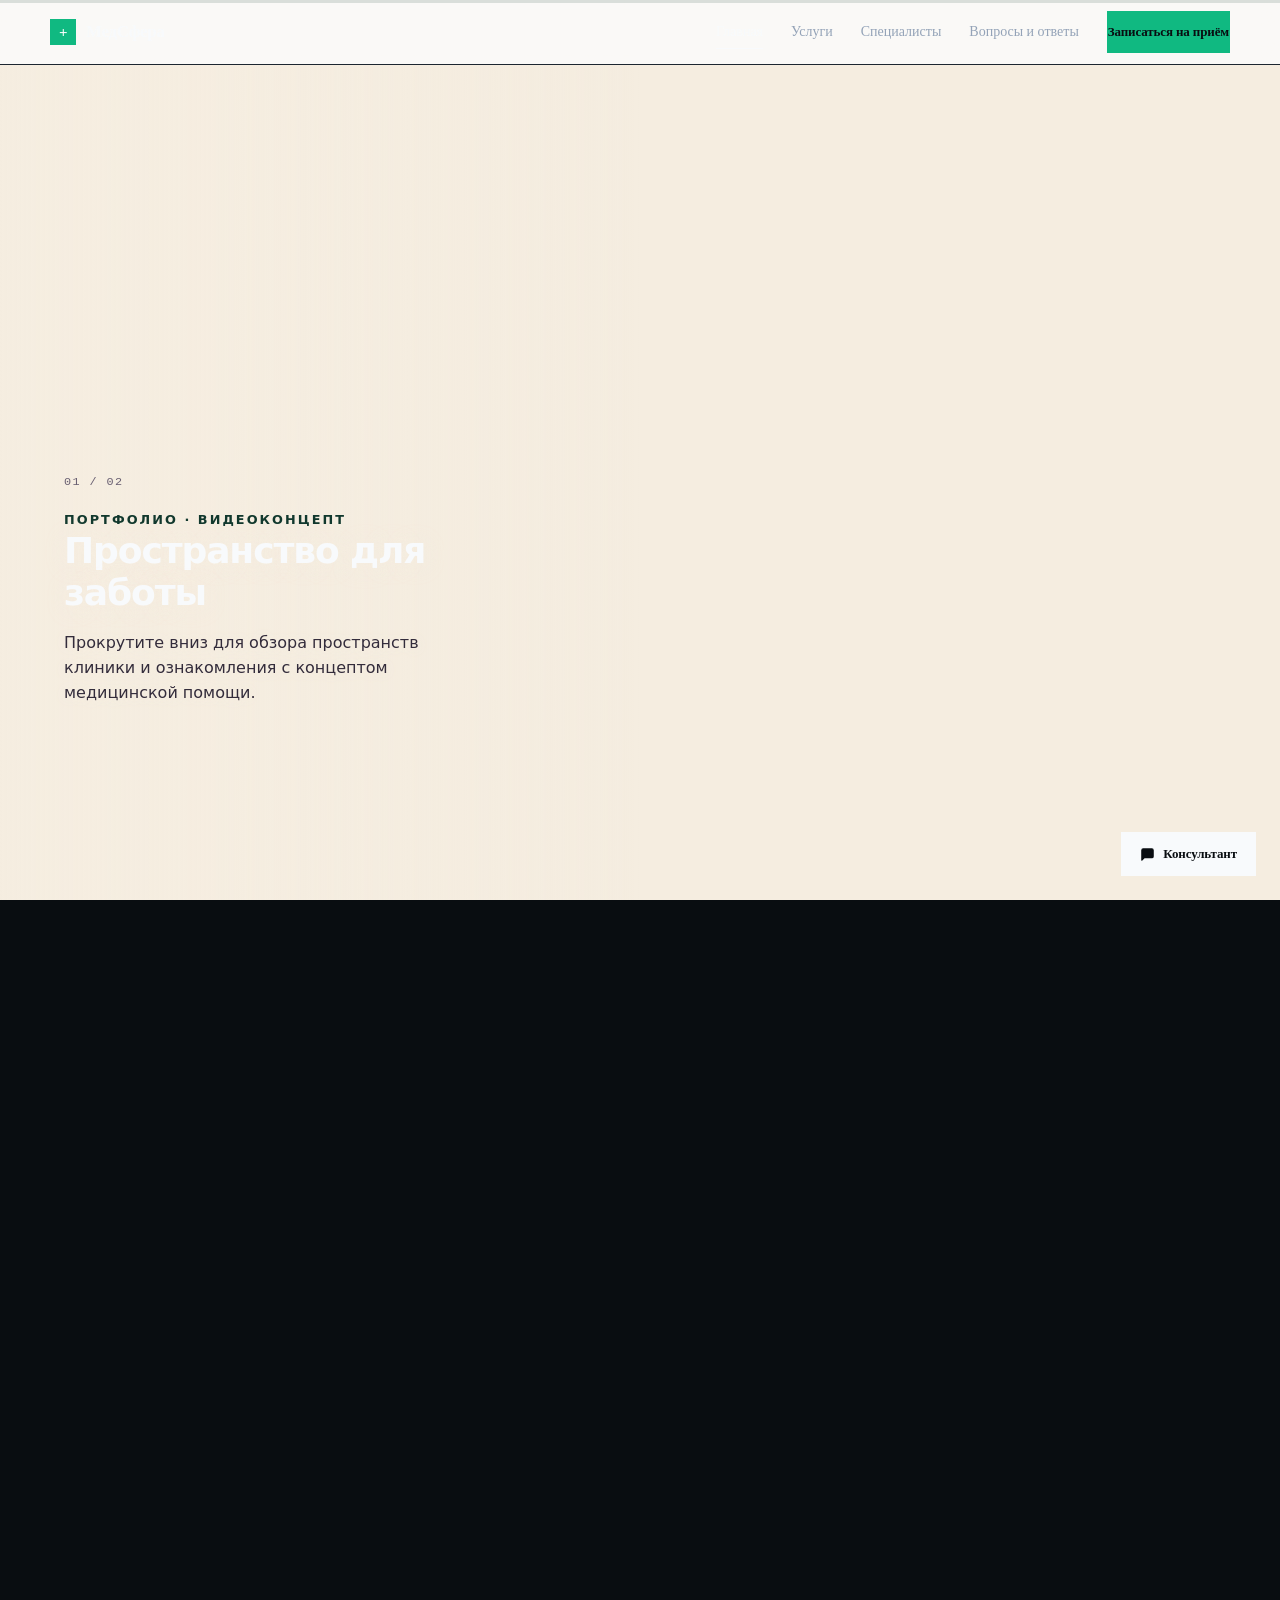
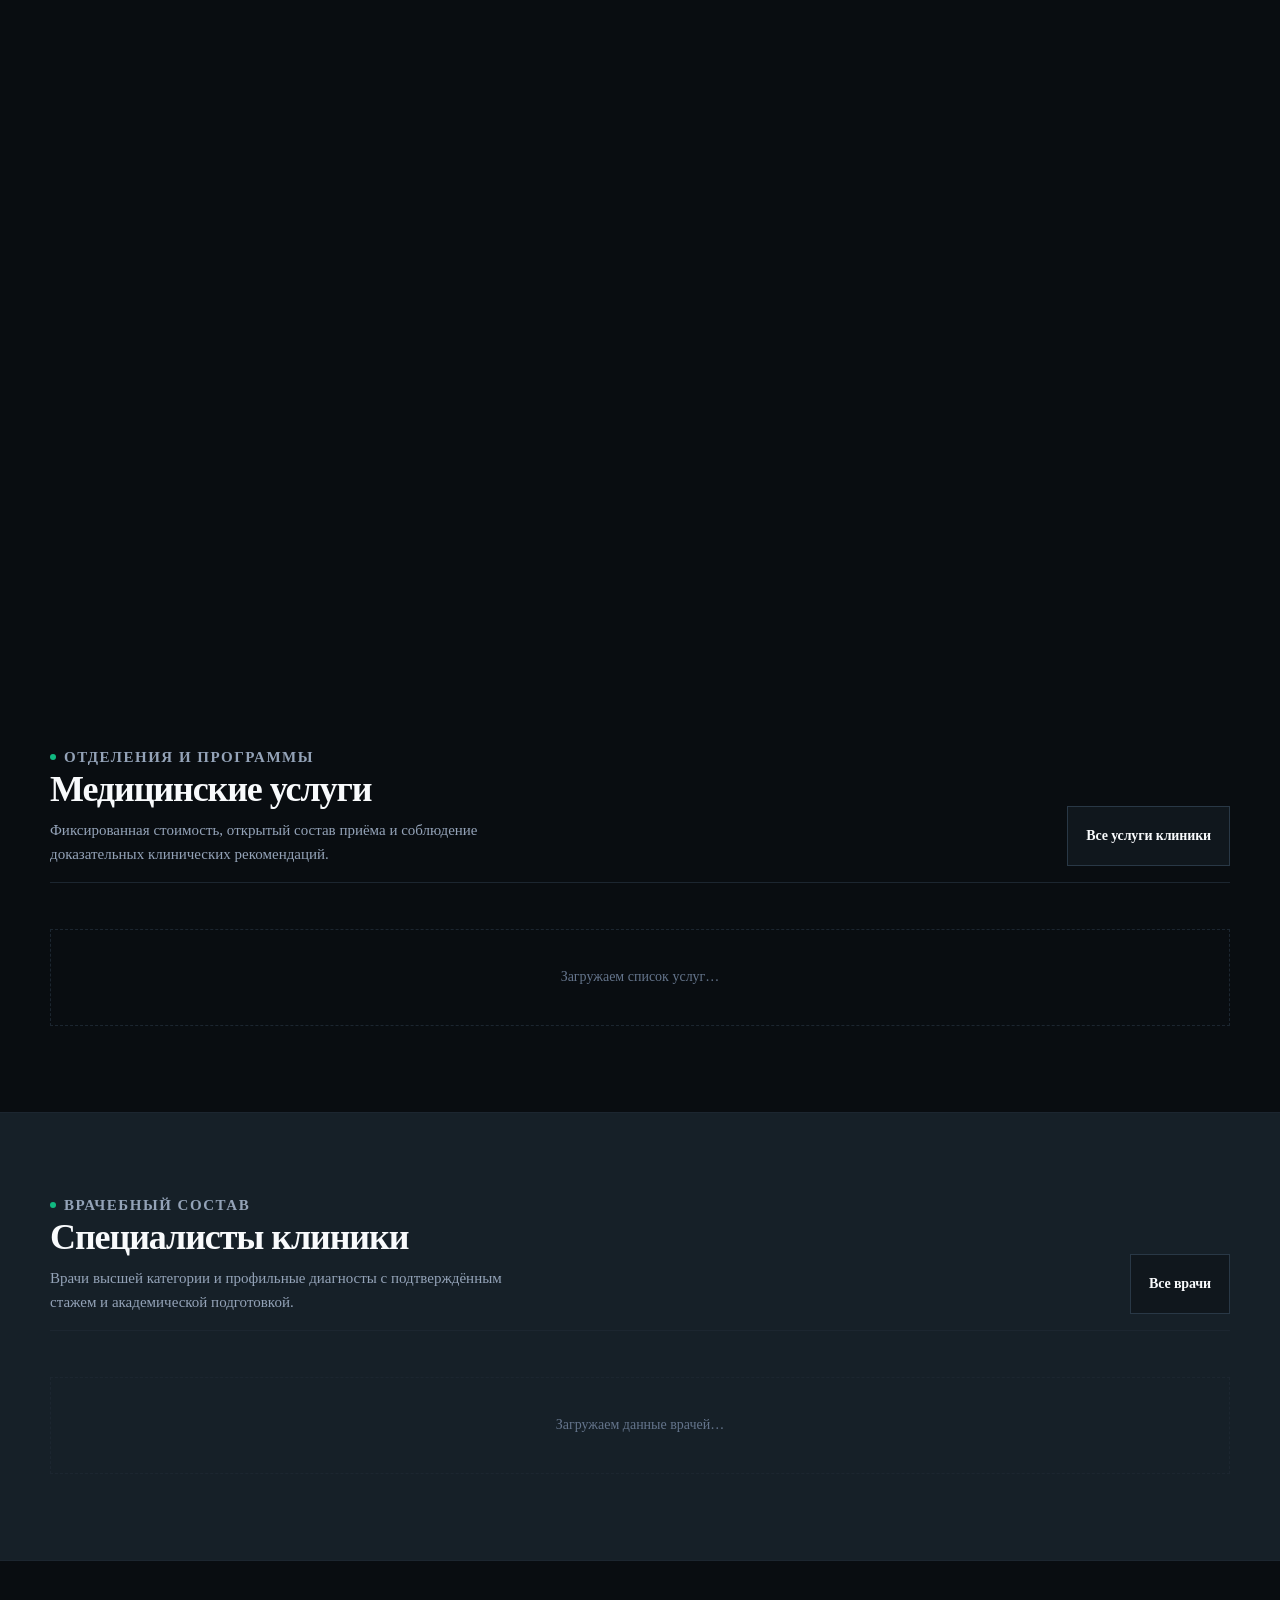
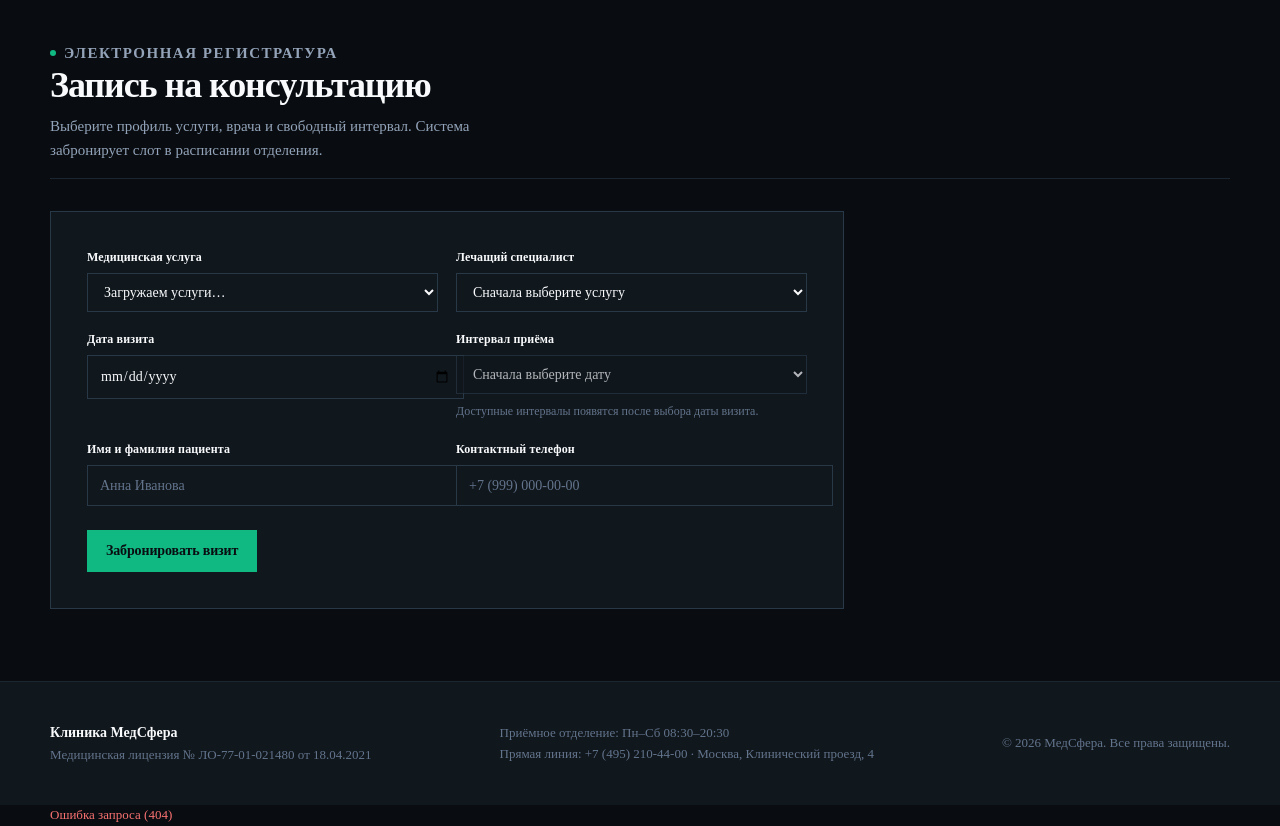
==== frontend/index.html @ bf81c2ed "feat: add two clinic videos with scroll-driven chapter transition" ====
<!doctype html>
<html lang="ru">
<head>
  <meta charset="utf-8">
  <meta name="viewport" content="width=device-width, initial-scale=1, viewport-fit=cover">
  <title>МедСфера — Клиника доказательной медицины</title>
  <meta name="description" content="Клиника доказательной медицины МедСфера. Квалифицированные врачи, прозрачные протоколы лечения и онлайн-запись.">
  <link rel="stylesheet" href="css/style.css">
  <link rel="stylesheet" href="css/world.css?v=flow2">
</head>
<body data-page="index">
  <header class="site-header">
    <div class="container header-inner">
      <a class="brand" href="index.html">
        <span class="brand-mark">+</span>
        <span>МедСфера</span>
      </a>
      <button class="menu-button" data-menu-button aria-expanded="false" aria-label="Открыть меню">
        <svg width="18" height="18" viewBox="0 0 24 24" fill="none" stroke="currentColor" stroke-width="2" stroke-linecap="round" stroke-linejoin="round" aria-hidden="true"><line x1="3" y1="12" x2="21" y2="12"></line><line x1="3" y1="6" x2="21" y2="6"></line><line x1="3" y1="18" x2="21" y2="18"></line></svg>
      </button>
      <nav class="nav" data-nav aria-label="Основная навигация">
        <a aria-current="page" href="index.html">Главная</a>
        <a href="services.html">Услуги</a>
        <a href="doctors.html">Специалисты</a>
        <a href="faq.html">Вопросы и ответы</a>
        <a class="button button-small" href="#appointment">Записаться на приём</a>
      </nav>
    </div>
  </header>

  <main>
    <section class="world-hero" aria-label="Видеообзор клиники">
      <div id="world"></div>
    </section>

    <section class="section" id="services">
      <div class="container">
        <div class="section-heading">
          <div>
            <p class="eyebrow">Отделения и программы</p>
            <h2>Медицинские услуги</h2>
            <p>Фиксированная стоимость, открытый состав приёма и соблюдение доказательных клинических рекомендаций.</p>
          </div>
          <a href="services.html" class="button button-secondary">Все услуги клиники</a>
        </div>
        <div class="grid" data-services-list aria-live="polite">
          <p class="empty-state">Загружаем список услуг…</p>
        </div>
      </div>
    </section>

    <section class="section section-soft" id="doctors">
      <div class="container">
        <div class="section-heading">
          <div>
            <p class="eyebrow">Врачебный состав</p>
            <h2>Специалисты клиники</h2>
            <p>Врачи высшей категории и профильные диагносты с подтверждённым стажем и академической подготовкой.</p>
          </div>
          <a href="doctors.html" class="button button-secondary">Все врачи</a>
        </div>
        <div class="grid" data-doctors-list aria-live="polite">
          <p class="empty-state">Загружаем данные врачей…</p>
        </div>
      </div>
    </section>

    <section class="section" id="appointment">
      <div class="container">
        <div class="section-heading">
          <div>
            <p class="eyebrow">Электронная регистратура</p>
            <h2>Запись на консультацию</h2>
            <p>Выберите профиль услуги, врача и свободный интервал. Система забронирует слот в расписании отделения.</p>
          </div>
        </div>
        <div class="form-card">
          <form data-appointment-form>
            <div class="form-grid">
              <div class="field">
                <label for="service">Медицинская услуга</label>
                <select id="service" name="service_id" required>
                  <option value="">Загружаем услуги…</option>
                </select>
              </div>
              <div class="field">
                <label for="doctor">Лечащий специалист</label>
                <select id="doctor" name="doctor_id" required>
                  <option value="">Сначала выберите услугу</option>
                </select>
              </div>
              <div class="field">
                <label for="date">Дата визита</label>
                <input id="date" name="date" type="date" required>
              </div>
              <div class="field">
                <label for="slot">Интервал приёма</label>
                <select id="slot" name="slot_start" required disabled>
                  <option value="">Сначала выберите дату</option>
                </select>
                <small data-slots-hint>Доступные интервалы появятся после выбора даты визита.</small>
              </div>
              <div class="field">
                <label for="client-name">Имя и фамилия пациента</label>
                <input id="client-name" name="client_name" autocomplete="name" placeholder="Анна Иванова" required minlength="2" maxlength="120">
              </div>
              <div class="field">
                <label for="client-phone">Контактный телефон</label>
                <input id="client-phone" name="client_phone" type="tel" autocomplete="tel" placeholder="+7 (999) 000-00-00" required pattern="\+?[0-9 ()-]{10,24}">
              </div>
            </div>
            <div class="form-actions">
              <button class="button" type="submit">Забронировать визит</button>
              <p class="form-message" data-form-message role="status"></p>
            </div>
          </form>
          <div class="success-panel" data-appointment-success hidden role="status" tabindex="-1">
            <strong>Запись успешно зарегистрирована</strong>
            <p>Данные переданы в приёмное отделение. Администратор свяжется с вами для подтверждения времени.</p>
            <small>Номер протокола бронирования: <code data-lead-id></code></small>
          </div>
        </div>
      </div>
    </section>
  </main>

  <footer class="site-footer">
    <div class="container footer-inner">
      <div>
        <strong>Клиника МедСфера</strong>
        <p>Медицинская лицензия № ЛО-77-01-021480 от 18.04.2021</p>
      </div>
      <div>
        <p>Приёмное отделение: Пн–Сб 08:30–20:30</p>
        <p>Прямая линия: +7 (495) 210-44-00 · Москва, Клинический проезд, 4</p>
      </div>
      <div>
        <p>© <span data-year></span> МедСфера. Все права защищены.</p>
      </div>
    </div>
  </footer>

  <div class="container">
    <p class="form-message is-error" data-api-error hidden role="alert"></p>
  </div>

  <script src="js/config.js"></script>
  <script src="js/api.js"></script>
  <script src="js/scrub-engine.js"></script>
  <script src="js/world-init.js?v=flow2"></script>
  <script src="js/app.js"></script>
  <script src="js/assistant.js"></script>
</body>
</html>
---- frontend/css/style.css ----
/* ═══════════════════════════════════════════════════════════════════════
   МедСфера · Clinical Minimalist Design System
   Haute Couture & Anti-AI Architectural Discipline
   ═══════════════════════════════════════════════════════════════════════ */

:root {
  /* Surfaces & Canvas (Dark Obsidian & Clinical Precision) */
  --bg-page: #090d11;
  --bg-surface: #10171d;
  --bg-subtle: #162028;
  --bg-muted: #1c2732;

  /* Typography & Ink */
  --ink-primary: #f8fafc;
  --ink-secondary: #94a3b8;
  --ink-tertiary: #64748b;
  --ink-inverse: #090d11;

  /* Brand / Clinical Accent (Surgical Mint & Emerald) */
  --accent: #10b981;
  --accent-hover: #059669;
  --accent-subtle: rgba(16, 185, 129, 0.12);
  --accent-line: rgba(16, 185, 129, 0.35);

  /* Structural Hairlines */
  --line: #1c2630;
  --line-strong: #293846;

  /* Functional & Status */
  --danger: #f87171;
  --danger-subtle: rgba(239, 68, 68, 0.12);
  --danger-line: rgba(239, 68, 68, 0.35);
  --success: #34d399;
  --success-subtle: rgba(52, 211, 153, 0.12);
  --success-line: rgba(52, 211, 153, 0.35);

  /* scroll-world Theme Override */
  --sw-bg: #090d11;
  --sw-ink: #f8fafc;
  --sw-ink-soft: #94a3b8;
  --sw-accent: #10b981;
  --sw-font-display: -apple-system, BlinkMacSystemFont, 'Segoe UI', Roboto, sans-serif;
  --sw-font-body: -apple-system, BlinkMacSystemFont, 'Segoe UI', Roboto, sans-serif;
}

/* scroll-world integration */
.sw-topbar {
  top: 64px !important;
}
.world-hero {
  position: relative;
  width: 100%;
}

  /* Radii (Disciplined, architectural — no bubbly AI slop) */
  --radius-xs: 2px;
  --radius-sm: 4px;
  --radius-md: 6px;
  --radius-pill: 999px;

  /* Restrained, Layered Elevation */
  --shadow-sm: 0 1px 2px rgba(18, 21, 23, 0.04);
  --shadow-md: 0 4px 16px rgba(18, 21, 23, 0.06);
  --shadow-pop: 0 16px 36px rgba(18, 21, 23, 0.12);

  /* Typography metrics */
  --font-sans: -apple-system, BlinkMacSystemFont, "Segoe UI", Roboto, "Helvetica Neue", Arial, sans-serif;
  --font-mono: ui-monospace, "SF Mono", Menlo, Consolas, monospace;
}

/* ── Reset & Foundation ────────────────────────────────────────── */
*, *::before, *::after {
  box-sizing: border-box;
}

html {
  scroll-behavior: smooth;
  -webkit-font-smoothing: antialiased;
  -moz-osx-font-smoothing: grayscale;
}

body {
  margin: 0;
  color: var(--ink-primary);
  background-color: var(--bg-page);
  font-family: var(--font-sans);
  font-size: 15px;
  line-height: 1.6;
  font-feature-settings: "tnum" 1, "cv02" 1;
}

a {
  color: inherit;
  text-decoration: none;
  transition: color 0.15s ease, border-color 0.15s ease;
}

button, input, select, textarea {
  font: inherit;
  color: inherit;
}

button, .button {
  cursor: pointer;
  user-select: none;
}

:focus-visible {
  outline: 2px solid var(--accent);
  outline-offset: 2px;
}

/* ── Layout Containers ─────────────────────────────────────────── */
.container {
  width: min(1180px, calc(100% - 48px));
  margin: 0 auto;
}

/* ── Header & Navigation ───────────────────────────────────────── */
.site-header {
  position: sticky;
  top: 0;
  z-index: 40;
  background: rgba(250, 250, 248, 0.94);
  backdrop-filter: blur(12px);
  -webkit-backdrop-filter: blur(12px);
  border-bottom: 1px solid var(--line);
}

.header-inner {
  min-height: 64px;
  display: flex;
  align-items: center;
  justify-content: space-between;
  gap: 24px;
}

.brand {
  display: inline-flex;
  align-items: center;
  gap: 10px;
  font-weight: 700;
  font-size: 17px;
  letter-spacing: -0.02em;
  color: var(--ink-primary);
}

.brand-mark {
  width: 26px;
  height: 26px;
  display: grid;
  place-items: center;
  background: var(--accent);
  color: #ffffff;
  border-radius: var(--radius-xs);
  font-size: 15px;
  font-weight: 600;
  line-height: 1;
}

.nav {
  display: flex;
  align-items: center;
  gap: 28px;
  font-size: 14px;
  font-weight: 500;
  color: var(--ink-secondary);
}

.nav a {
  position: relative;
  padding: 4px 0;
}

.nav a:hover,
.nav a[aria-current="page"] {
  color: var(--ink-primary);
}

.nav a[aria-current="page"]::after {
  content: "";
  position: absolute;
  bottom: -2px;
  left: 0;
  right: 0;
  height: 1.5px;
  background: var(--ink-primary);
}

.menu-button {
  display: none;
  padding: 6px;
  border: 1px solid var(--line);
  background: transparent;
  color: var(--ink-primary);
  border-radius: var(--radius-xs);
  font-size: 16px;
  line-height: 1;
}

/* ── Typography & Headings ─────────────────────────────────────── */
h1, h2, h3, h4 {
  margin: 0;
  color: var(--ink-primary);
  letter-spacing: -0.03em;
  line-height: 1.15;
  font-weight: 700;
}

h1 {
  font-size: clamp(34px, 4.5vw, 56px);
  line-height: 1.08;
  max-width: 22ch;
}

h2 {
  font-size: clamp(24px, 3vw, 36px);
  line-height: 1.15;
}

h3 {
  font-size: 18px;
  line-height: 1.25;
}

.eyebrow {
  display: inline-flex;
  align-items: center;
  gap: 8px;
  margin: 0 0 12px;
  font-family: var(--font-mono);
  font-size: 11px;
  font-weight: 600;
  letter-spacing: 0.1em;
  text-transform: uppercase;
  color: var(--ink-secondary);
}

.eyebrow::before {
  content: "";
  display: inline-block;
  width: 6px;
  height: 6px;
  background: var(--accent);
  border-radius: 50%;
}

/* ── Buttons (Precision, high-contrast, no pill-shaped jelly) ──── */
.button {
  display: inline-flex;
  align-items: center;
  justify-content: center;
  gap: 8px;
  min-height: 42px;
  padding: 8px 18px;
  border: 1px solid var(--accent);
  border-radius: var(--radius-sm);
  background: var(--accent);
  color: var(--ink-inverse);
  font-size: 14px;
  font-weight: 600;
  letter-spacing: -0.01em;
  transition: background 0.15s ease, border-color 0.15s ease, transform 0.1s ease;
  box-shadow: var(--shadow-sm);
}

.button:hover {
  background: var(--accent-hover);
  border-color: var(--accent-hover);
}

.button:active {
  transform: translateY(1px);
}

.button-secondary {
  background: var(--bg-surface);
  color: var(--ink-primary);
  border-color: var(--line-strong);
  box-shadow: none;
}

.button-secondary:hover {
  background: var(--bg-subtle);
  border-color: var(--ink-primary);
  color: var(--ink-primary);
}

.button-ghost {
  background: transparent;
  color: var(--ink-secondary);
  border-color: transparent;
  box-shadow: none;
}

.button-ghost:hover {
  background: var(--bg-subtle);
  color: var(--ink-primary);
}

.button-danger {
  background: var(--danger-subtle);
  color: var(--danger);
  border-color: var(--danger-line);
  box-shadow: none;
}

.button-danger:hover {
  background: var(--danger);
  color: #ffffff;
  border-color: var(--danger);
}

.button-small {
  min-height: 32px;
  padding: 4px 12px;
  font-size: 13px;
  border-radius: var(--radius-xs);
}

/* ── Hero Section (Asymmetric Architectural Split) ─────────────── */
.hero {
  padding: 80px 0 72px;
  background: var(--bg-page);
  border-bottom: 1px solid var(--line);
}

.hero-grid {
  display: grid;
  grid-template-columns: 1.15fr 0.85fr;
  align-items: start;
  gap: 56px;
}

.hero-copy > p:not(.eyebrow) {
  max-width: 520px;
  margin: 20px 0 32px;
  font-size: 18px;
  line-height: 1.55;
  color: var(--ink-secondary);
}

.hero-actions {
  display: flex;
  align-items: center;
  gap: 14px;
}

.hero-art {
  display: flex;
  flex-direction: column;
}

.hero-card {
  border: 1px solid var(--line-strong);
  border-radius: var(--radius-sm);
  background: var(--bg-surface);
  padding: 28px;
  box-shadow: var(--shadow-sm);
}

.desk-header {
  display: flex;
  align-items: center;
  justify-content: space-between;
  border-bottom: 1px solid var(--line);
  padding-bottom: 14px;
  margin-bottom: 18px;
}

.desk-badge {
  display: inline-flex;
  align-items: center;
  gap: 6px;
  font-family: var(--font-mono);
  font-size: 11px;
  font-weight: 600;
  text-transform: uppercase;
  letter-spacing: 0.06em;
  color: var(--success);
}

.desk-badge::before {
  content: "";
  width: 6px;
  height: 6px;
  border-radius: 50%;
  background: var(--success);
}

.desk-schedule {
  font-family: var(--font-mono);
  font-size: 12px;
  color: var(--ink-tertiary);
}

.desk-title {
  margin: 0 0 8px;
  font-size: 19px;
  font-weight: 700;
  letter-spacing: -0.02em;
}

.desk-lead {
  margin: 0 0 20px;
  font-size: 14px;
  color: var(--ink-secondary);
  line-height: 1.5;
}

.desk-metrics {
  display: grid;
  grid-template-columns: repeat(2, 1fr);
  gap: 12px;
  padding-top: 16px;
  border-top: 1px solid var(--line);
}

.metric-item {
  display: flex;
  flex-direction: column;
}

.metric-item strong {
  font-size: 18px;
  font-weight: 700;
  color: var(--ink-primary);
  font-feature-settings: "tnum" 1;
}

.metric-item span {
  font-size: 12px;
  color: var(--ink-tertiary);
}

/* ── Content Sections & Swiss Grid ─────────────────────────────── */
.section {
  padding: 72px 0;
}

.section-soft {
  background: var(--bg-subtle);
  border-top: 1px solid var(--line);
  border-bottom: 1px solid var(--line);
}

.section-heading {
  display: flex;
  align-items: flex-end;
  justify-content: space-between;
  gap: 24px;
  margin-bottom: 32px;
  padding-bottom: 16px;
  border-bottom: 1px solid var(--line);
}

.section-heading p {
  margin: 8px 0 0;
  color: var(--ink-secondary);
  font-size: 15px;
  max-width: 500px;
}

.grid {
  display: grid;
  grid-template-columns: repeat(3, 1fr);
  gap: 16px;
}

/* ── Cards (Hairline precision, crisp typography) ──────────────── */
.card {
  border: 1px solid var(--line);
  border-radius: var(--radius-sm);
  background: var(--bg-surface);
  padding: 24px;
  transition: border-color 0.15s ease, box-shadow 0.15s ease;
  display: flex;
  flex-direction: column;
}

.card:hover {
  border-color: var(--line-strong);
  box-shadow: var(--shadow-sm);
}

.service-card {
  min-height: 200px;
}

.service-card h3 {
  margin-bottom: 8px;
  font-size: 17px;
}

.service-card p {
  margin: 0 0 20px;
  font-size: 14px;
  color: var(--ink-secondary);
  line-height: 1.5;
}

.card-meta {
  margin-top: auto;
  padding-top: 14px;
  border-top: 1px solid var(--line);
  display: flex;
  align-items: baseline;
  justify-content: space-between;
  font-family: var(--font-mono);
  font-size: 13px;
  font-weight: 600;
  color: var(--ink-primary);
}

.doctor-card {
  display: flex;
  flex-direction: row;
  gap: 18px;
  align-items: flex-start;
}

.doctor-photo {
  flex: 0 0 60px;
  width: 60px;
  height: 60px;
  border-radius: var(--radius-xs);
  background: var(--bg-subtle);
  border: 1px solid var(--line);
  display: grid;
  place-items: center;
  font-family: var(--font-mono);
  font-size: 13px;
  font-weight: 700;
  color: var(--ink-secondary);
  overflow: hidden;
}

.doctor-photo img {
  width: 100%;
  height: 100%;
  object-fit: cover;
}

.doctor-card h3 {
  font-size: 16px;
  margin-bottom: 4px;
}

.doctor-card .eyebrow {
  margin: 0 0 6px;
  font-size: 10px;
  color: var(--accent);
}

.doctor-card .eyebrow::before {
  display: none;
}

.doctor-card p {
  margin: 0;
  font-size: 13px;
  color: var(--ink-secondary);
  line-height: 1.45;
}

/* ── Form Card (Clinical Intake Form) ──────────────────────────── */
.form-card {
  max-width: 720px;
  padding: 36px;
  border: 1px solid var(--line-strong);
  border-radius: var(--radius-sm);
  background: var(--bg-surface);
  box-shadow: var(--shadow-sm);
}

.form-grid {
  display: grid;
  grid-template-columns: repeat(2, 1fr);
  gap: 18px;
}

.field {
  display: flex;
  flex-direction: column;
  gap: 6px;
}

.field-full {
  grid-column: 1 / -1;
}

label {
  font-size: 12px;
  font-weight: 600;
  letter-spacing: 0.01em;
  color: var(--ink-primary);
}

input, select, textarea {
  width: 100%;
  padding: 10px 12px;
  border: 1px solid var(--line-strong);
  border-radius: var(--radius-xs);
  background: var(--bg-surface);
  color: var(--ink-primary);
  font-size: 14px;
  line-height: 1.4;
  transition: border-color 0.15s ease, box-shadow 0.15s ease;
}

input:hover, select:hover, textarea:hover {
  border-color: var(--ink-secondary);
}

input:focus, select:focus, textarea:focus {
  border-color: var(--accent);
  outline: 2px solid var(--accent);
  outline-offset: -1px;
}

input::placeholder, textarea::placeholder {
  color: var(--ink-tertiary);
}

textarea {
  min-height: 90px;
  resize: vertical;
}

small[data-slots-hint] {
  font-size: 12px;
  color: var(--ink-tertiary);
  margin-top: 2px;
}

.form-actions {
  display: flex;
  align-items: center;
  gap: 16px;
  margin-top: 24px;
}

.form-message {
  margin: 0;
  font-size: 13px;
  color: var(--ink-secondary);
}

.form-message.is-error {
  color: var(--danger);
  font-weight: 500;
}

.success-panel {
  padding: 24px;
  border: 1px solid var(--success-line);
  border-radius: var(--radius-xs);
  background: var(--success-subtle);
  color: var(--success);
}

.success-panel strong {
  display: block;
  font-size: 16px;
  margin-bottom: 6px;
}

.success-panel p {
  margin: 0 0 10px;
  font-size: 14px;
}

.success-panel code {
  font-family: var(--font-mono);
  font-size: 12px;
  background: rgba(27, 94, 61, 0.1);
  padding: 2px 6px;
  border-radius: var(--radius-xs);
}

/* ── FAQ (Swiss Accordion) ─────────────────────────────────────── */
.faq-list {
  max-width: 780px;
  margin: 0 auto;
  border-top: 1px solid var(--line);
}

.faq-item {
  border-bottom: 1px solid var(--line);
  padding: 18px 0;
}

.faq-item summary {
  cursor: pointer;
  list-style: none;
  font-size: 17px;
  font-weight: 600;
  letter-spacing: -0.01em;
  color: var(--ink-primary);
  display: flex;
  justify-content: space-between;
  align-items: center;
  gap: 16px;
}

.faq-item summary::-webkit-details-marker {
  display: none;
}

.faq-item summary::after {
  content: "+";
  font-family: var(--font-mono);
  font-size: 18px;
  font-weight: 400;
  color: var(--ink-tertiary);
  transition: transform 0.15s ease;
}

.faq-item[open] summary::after {
  content: "−";
  color: var(--ink-primary);
}

.faq-item p {
  margin: 14px 0 0;
  font-size: 15px;
  line-height: 1.55;
  color: var(--ink-secondary);
  max-width: 68ch;
}

/* ── Page Intros ───────────────────────────────────────────────── */
.page-intro {
  padding: 64px 0 48px;
  background: var(--bg-page);
  border-bottom: 1px solid var(--line);
}

.page-intro p:not(.eyebrow) {
  margin: 14px 0 0;
  font-size: 17px;
  color: var(--ink-secondary);
  max-width: 580px;
}

/* ── Footer ────────────────────────────────────────────────────── */
.site-footer {
  padding: 40px 0;
  border-top: 1px solid var(--line);
  background: var(--bg-surface);
  color: var(--ink-tertiary);
  font-size: 13px;
}

.footer-inner {
  display: flex;
  align-items: center;
  justify-content: space-between;
  gap: 20px;
}

.footer-inner strong {
  color: var(--ink-primary);
  font-size: 14px;
}

.footer-inner p {
  margin: 0;
}

/* ── Empty & Loading States ────────────────────────────────────── */
.empty-state {
  grid-column: 1 / -1;
  padding: 36px 20px;
  border: 1px dashed var(--line);
  border-radius: var(--radius-xs);
  color: var(--ink-tertiary);
  text-align: center;
  font-size: 14px;
}

.is-loading {
  opacity: 0.6;
  pointer-events: none;
}

/* ── Admin Workspace ───────────────────────────────────────────── */
.admin-shell {
  padding: 40px 0 80px;
}

.admin-header {
  display: flex;
  justify-content: space-between;
  align-items: flex-end;
  padding-bottom: 18px;
  border-bottom: 1px solid var(--line);
  margin-bottom: 32px;
}

.admin-section {
  margin-top: 36px;
}

.admin-section h2 {
  font-size: 22px;
  margin-bottom: 16px;
}

.admin-forms {
  display: grid;
  grid-template-columns: repeat(3, 1fr);
  gap: 16px;
}

.admin-form {
  padding: 20px;
}

.admin-form h3 {
  margin-bottom: 14px;
  font-size: 16px;
}

.admin-form .field {
  margin-bottom: 12px;
}

.checkbox {
  display: inline-flex;
  align-items: center;
  gap: 8px;
  margin: 10px 0;
  font-size: 13px;
  cursor: pointer;
}

.checkbox input {
  width: auto;
  margin: 0;
}

.table-wrap {
  overflow-x: auto;
  border: 1px solid var(--line);
  border-radius: var(--radius-xs);
  background: var(--bg-surface);
}

table {
  width: 100%;
  border-collapse: collapse;
  min-width: 680px;
}

th, td {
  padding: 10px 14px;
  border-bottom: 1px solid var(--line);
  text-align: left;
  vertical-align: middle;
  font-size: 13px;
}

th {
  font-family: var(--font-mono);
  color: var(--ink-tertiary);
  background: var(--bg-subtle);
  font-size: 11px;
  text-transform: uppercase;
  letter-spacing: 0.08em;
  font-weight: 600;
}

tr:last-child td {
  border-bottom: 0;
}

.table-actions {
  display: flex;
  gap: 6px;
}

.compact-select {
  width: auto;
  min-width: 120px;
  padding: 4px 8px;
  font-size: 12px;
}

[hidden] {
  display: none !important;
}

/* ── AI Clinical Assistant (Haute Minimalist Widget) ────────────── */
.ai-chat {
  position: fixed;
  right: 24px;
  bottom: 24px;
  z-index: 60;
  display: flex;
  flex-direction: column;
  align-items: flex-end;
  gap: 10px;
}

.ai-chat__fab {
  min-height: 44px;
  padding: 10px 18px;
  border: 1px solid var(--ink-primary);
  border-radius: var(--radius-pill);
  background: var(--ink-primary);
  color: var(--ink-inverse);
  font-size: 13px;
  font-weight: 600;
  letter-spacing: -0.01em;
  box-shadow: var(--shadow-md);
  display: inline-flex;
  align-items: center;
  gap: 8px;
  transition: background 0.15s ease, transform 0.15s ease;
}

.ai-chat__fab:hover {
  background: #000000;
  transform: translateY(-1px);
}

.ai-chat__fab.is-open {
  background: var(--ink-secondary);
  border-color: var(--ink-secondary);
}

.ai-chat__fab svg {
  width: 15px;
  height: 15px;
  fill: currentColor;
}

.ai-chat__panel {
  width: min(380px, calc(100vw - 36px));
  max-height: min(540px, 75vh);
  display: flex;
  flex-direction: column;
  border: 1px solid var(--line-strong);
  border-radius: var(--radius-sm);
  background: var(--bg-surface);
  box-shadow: var(--shadow-pop);
  overflow: hidden;
}

.ai-chat__header {
  display: flex;
  align-items: center;
  justify-content: space-between;
  padding: 14px 16px;
  background: var(--bg-surface);
  border-bottom: 1px solid var(--line);
}

.ai-chat__header-info {
  display: flex;
  flex-direction: column;
  gap: 2px;
}

.ai-chat__header-info strong {
  font-size: 14px;
  font-weight: 700;
  color: var(--ink-primary);
  letter-spacing: -0.01em;
}

.ai-chat__hint {
  font-family: var(--font-mono);
  font-size: 11px;
  color: var(--success);
  display: inline-flex;
  align-items: center;
  gap: 5px;
}

.ai-chat__hint::before {
  content: "";
  width: 5px;
  height: 5px;
  border-radius: 50%;
  background: var(--success);
}

.ai-chat__close {
  width: 28px;
  height: 28px;
  border: 1px solid var(--line);
  background: transparent;
  color: var(--ink-secondary);
  border-radius: var(--radius-xs);
  display: grid;
  place-items: center;
  font-size: 16px;
  line-height: 1;
  transition: color 0.15s ease, border-color 0.15s ease;
}

.ai-chat__close:hover {
  color: var(--ink-primary);
  border-color: var(--ink-primary);
}

.ai-chat__log {
  flex: 1;
  overflow-y: auto;
  padding: 16px;
  display: flex;
  flex-direction: column;
  gap: 10px;
  background: var(--bg-page);
}

.ai-chat__msg {
  max-width: 86%;
  padding: 10px 14px;
  border-radius: var(--radius-xs);
  font-size: 13.5px;
  line-height: 1.5;
  white-space: pre-wrap;
  word-wrap: break-word;
}

.ai-chat__msg--user {
  align-self: flex-end;
  color: var(--ink-inverse);
  background: var(--ink-primary);
}

.ai-chat__msg--assistant {
  align-self: flex-start;
  color: var(--ink-primary);
  background: var(--bg-surface);
  border: 1px solid var(--line);
}

.ai-chat__status {
  margin: 0;
  padding: 6px 16px;
  color: var(--ink-tertiary);
  font-family: var(--font-mono);
  font-size: 11px;
  background: var(--bg-page);
}

.ai-chat__form {
  display: flex;
  gap: 8px;
  padding: 12px 14px;
  border-top: 1px solid var(--line);
  background: var(--bg-surface);
}

.ai-chat__input {
  flex: 1;
  min-width: 0;
  padding: 8px 10px;
  border: 1px solid var(--line);
  border-radius: var(--radius-xs);
  font-size: 13px;
}

.ai-chat__input:focus {
  border-color: var(--accent);
  outline: none;
}

.ai-chat__send {
  width: 36px;
  height: 36px;
  border: 1px solid var(--accent);
  border-radius: var(--radius-xs);
  color: var(--ink-inverse);
  background: var(--accent);
  display: grid;
  place-items: center;
  transition: background 0.15s ease;
}

.ai-chat__send:hover {
  background: var(--accent-hover);
}

.ai-chat__send:disabled {
  opacity: 0.4;
  cursor: not-allowed;
}

/* ── Responsive Adaptations ────────────────────────────────────── */
@media (max-width: 860px) {
  .hero-grid {
    grid-template-columns: 1fr;
    gap: 36px;
  }
  .grid, .admin-forms {
    grid-template-columns: 1fr;
  }
  .section-heading {
    flex-direction: column;
    align-items: flex-start;
    gap: 12px;
  }
  .menu-button {
    display: block;
  }
  .nav {
    display: none;
    position: absolute;
    top: 64px;
    left: 0;
    right: 0;
    flex-direction: column;
    align-items: flex-start;
    gap: 0;
    padding: 12px 24px 20px;
    background: var(--bg-surface);
    border-bottom: 1px solid var(--line);
    box-shadow: var(--shadow-md);
  }
  .nav.is-open {
    display: flex;
  }
  .nav a {
    padding: 10px 0;
    width: 100%;
    border-bottom: 1px solid var(--line);
  }
  .nav a:last-child {
    border-bottom: none;
    margin-top: 10px;
  }
}

@media (max-width: 520px) {
  .form-grid {
    grid-template-columns: 1fr;
  }
  .field-full {
    grid-column: auto;
  }
  .form-card {
    padding: 24px 18px;
  }
  .footer-inner {
    flex-direction: column;
    align-items: flex-start;
  }
}
---- frontend/css/world.css ----
/* ═══════════════════════════════════════════════════════════════════════
   scroll-world · Haute Couture Clinical Engine Overrides
   Dark Obsidian & Surgical Emerald Architecture
   ═══════════════════════════════════════════════════════════════════════ */

/* Integration with Site Header */
.world-hero {
  position: relative;
  width: 100%;
}

/* UI Cleanup: Hide particles, route navigation, topbar, and hints */
.sw-particles,
.sw-route,
.sw-topbar,
.sw-hint,
.sw-topbar__hint {
  display: none !important;
}

/* ── Desktop Scoped Portrait Media & Left Copy ( > 860px ) ──────────── */
@media (min-width: 861px) {
  .sw-scene__video,
  .sw-scene__still {
    left: 50% !important;
    right: 0 !important;
    width: 50% !important;
    height: 100% !important;
    object-fit: contain !important;
    object-position: center !important;
  }

  .sw-copylayer::before {
    width: 50% !important;
  }
}

/* ── Flow Transition Overlay ────────────────────────────────────────── */
.flow-overlay {
  position: fixed;
  inset: 0;
  z-index: 40;
  pointer-events: none;
  background: #090d11;
  color: #ffffff;
  display: flex;
  align-items: center;
  justify-content: center;
  text-align: center;
  padding: 24px;
  box-sizing: border-box;
  opacity: 0;
  visibility: hidden;
}

.flow-overlay__heading {
  font-family: var(--sw-font-display, ui-rounded, "SF Pro Rounded", "Segoe UI", system-ui, sans-serif);
  font-size: clamp(1.8rem, 4vw, 3.2rem);
  font-weight: 700;
  line-height: 1.15;
  max-width: 700px;
  margin: 0;
  color: #ffffff;
}

/* ── Mobile Haute Couture (< 860px) ─────────────────────────────────── */
@media (max-width: 860px) {
  .sw-topbar {
    display: none !important;
  }
  
  .sw-copylayer::before {
    display: none !important;
  }

  .sw-copy {
    left: 16px !important;
    right: 16px !important;
    bottom: calc(18px + env(safe-area-inset-bottom)) !important;
    width: auto !important;
    max-width: none !important;
    background: rgba(16, 23, 29, 0.94) !important;
    backdrop-filter: blur(20px) !important;
    -webkit-backdrop-filter: blur(20px) !important;
    border: 1px solid rgba(255, 255, 255, 0.12) !important;
    border-radius: 18px !important;
    padding: 16px 18px !important;
    box-shadow: 0 16px 40px rgba(0, 0, 0, 0.75) !important;
  }

  .sw-copy__num {
    font-size: 0.7rem !important;
    color: var(--accent) !important;
  }

  .sw-copy__eyebrow {
    margin-top: 6px !important;
    font-size: 0.68rem !important;
    letter-spacing: 0.12em !important;
    color: var(--accent) !important;
  }

  .sw-copy__title {
    font-size: 1.28rem !important;
    line-height: 1.25 !important;
    margin: 4px 0 0 !important;
    color: #f8fafc !important;
  }

  .sw-copy__body {
    font-size: 0.86rem !important;
    line-height: 1.45 !important;
    margin-top: 6px !important;
    color: #94a3b8 !important;
  }

  .sw-copy__tags {
    margin-top: 10px !important;
    gap: 6px !important;
  }

  .sw-copy__tags li {
    font-size: 0.72rem !important;
    padding: 3px 10px !important;
    border-radius: 999px !important;
    background: rgba(16, 185, 129, 0.12) !important;
    color: #34d399 !important;
    border: 1px solid rgba(16, 185, 129, 0.3) !important;
  }

  .sw-copy__cta {
    margin-top: 14px !important;
    gap: 8px !important;
  }

  .sw-btn {
    padding: 10px 18px !important;
    font-size: 0.85rem !important;
  }

  .sw-route {
    right: 8px !important;
    top: 50% !important;
    transform: translateY(-50%) !important;
    gap: 10px !important;
  }
}
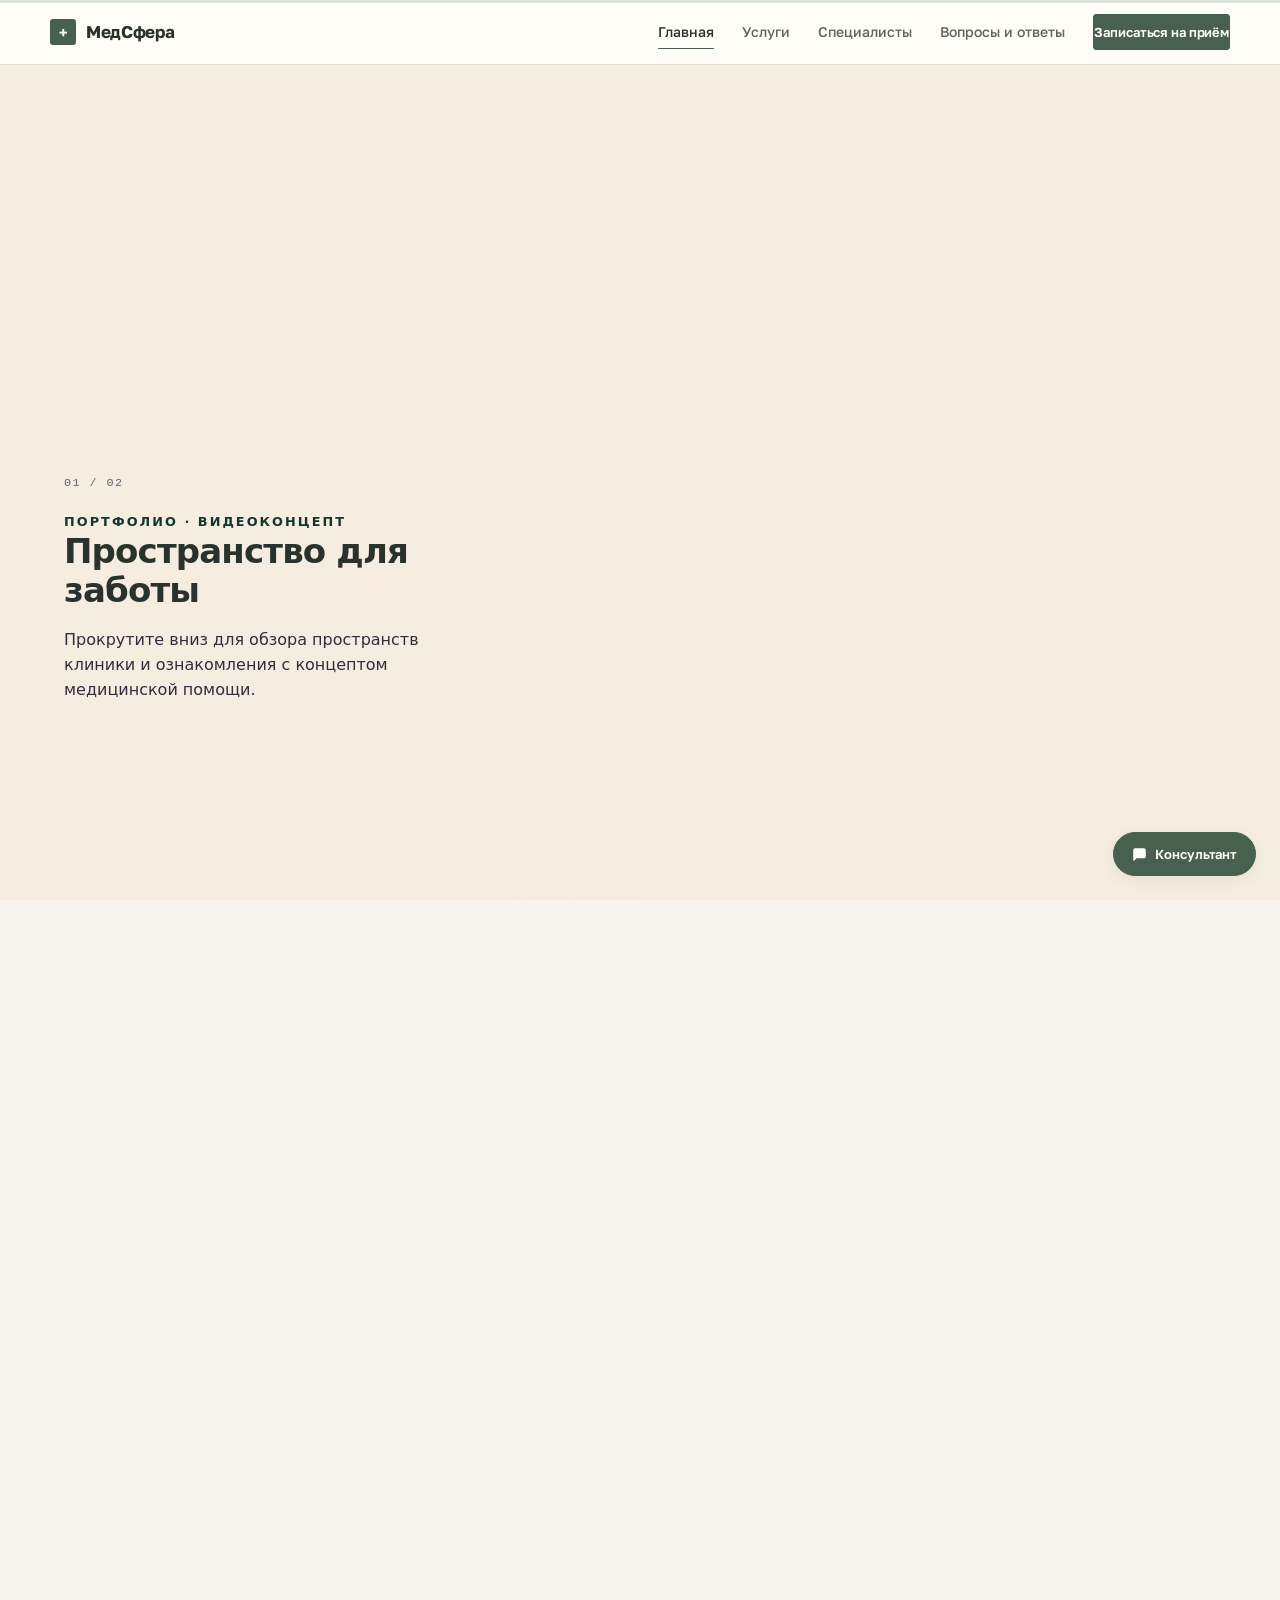
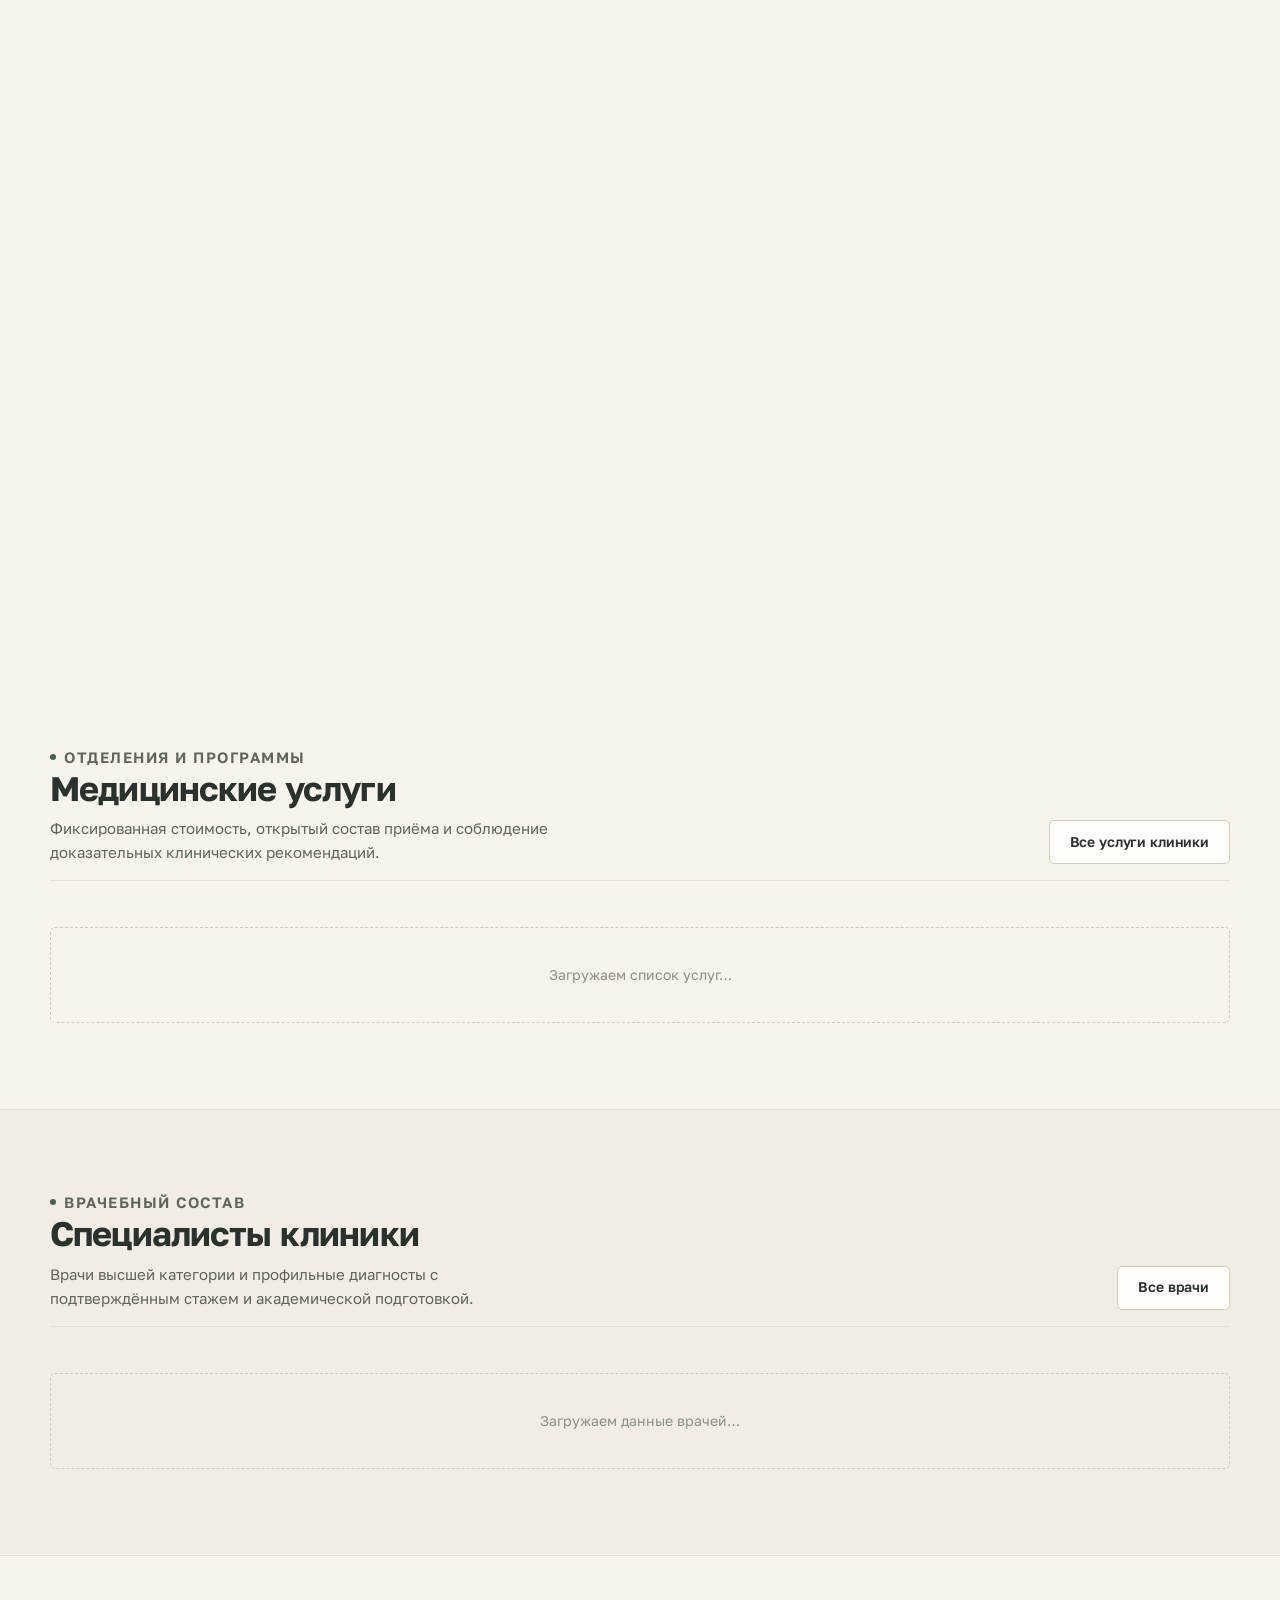
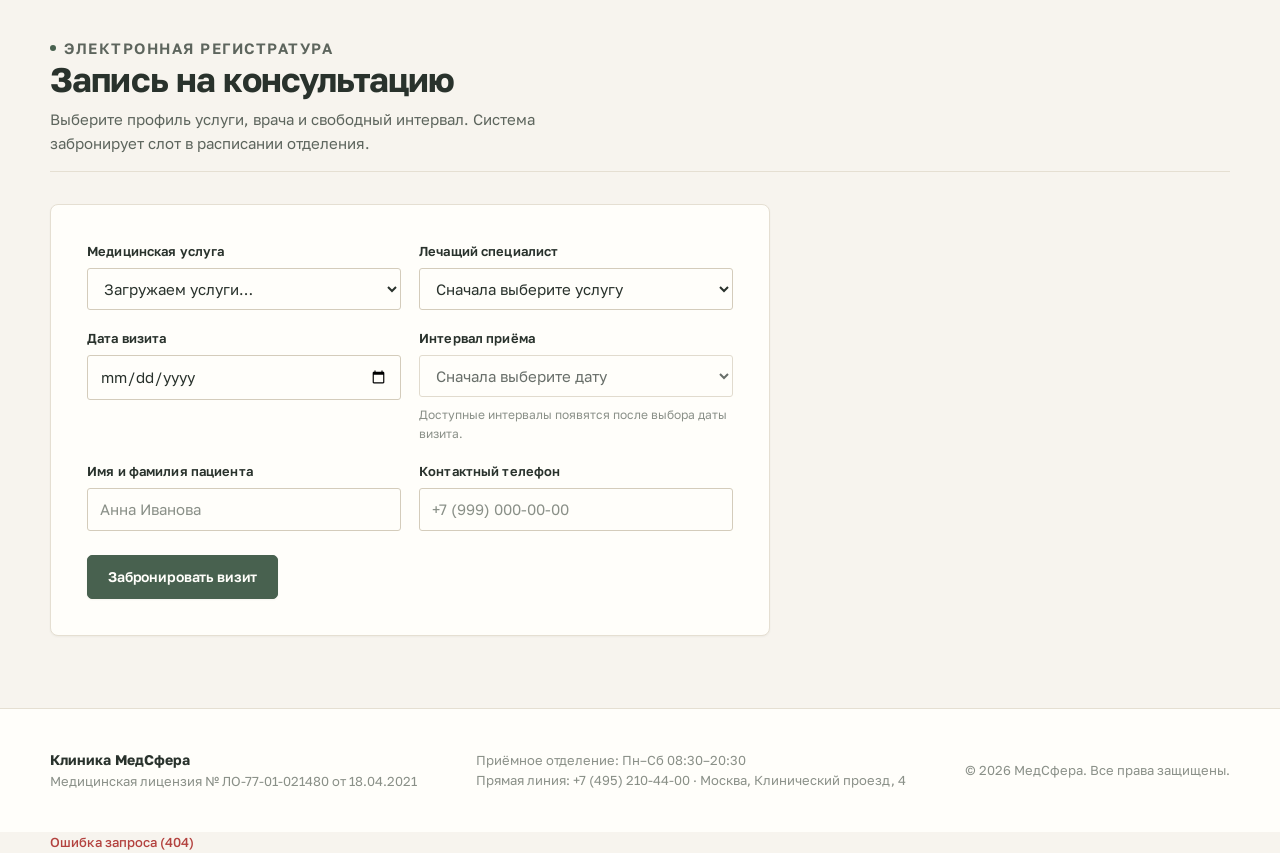
==== commit 58d2372f: "feat: warm light editorial redesign with self-hosted Golos Text across all pages" ====
--- a/frontend/index.html
+++ b/frontend/index.html
@@ -5,7 +5,8 @@
   <meta name="viewport" content="width=device-width, initial-scale=1, viewport-fit=cover">
   <title>МедСфера — Клиника доказательной медицины</title>
   <meta name="description" content="Клиника доказательной медицины МедСфера. Квалифицированные врачи, прозрачные протоколы лечения и онлайн-запись.">
-  <link rel="stylesheet" href="css/style.css">
+  <link rel="stylesheet" href="css/fonts.css?v=light1">
+  <link rel="stylesheet" href="css/style.css?v=light1">
   <link rel="stylesheet" href="css/world.css?v=flow2">
 </head>
 <body data-page="index">
--- a/frontend/css/fonts.css
+++ b/frontend/css/fonts.css
@@ -0,0 +1,42 @@
+@font-face {
+  font-family: 'Golos Text';
+  font-style: normal;
+  font-weight: 400;
+  font-display: swap;
+  src: url(../assets/fonts/golos-text-0.ttf) format('truetype');
+}
+@font-face {
+  font-family: 'Golos Text';
+  font-style: normal;
+  font-weight: 500;
+  font-display: swap;
+  src: url(../assets/fonts/golos-text-1.ttf) format('truetype');
+}
+@font-face {
+  font-family: 'Golos Text';
+  font-style: normal;
+  font-weight: 600;
+  font-display: swap;
+  src: url(../assets/fonts/golos-text-2.ttf) format('truetype');
+}
+@font-face {
+  font-family: 'Golos Text';
+  font-style: normal;
+  font-weight: 700;
+  font-display: swap;
+  src: url(../assets/fonts/golos-text-3.ttf) format('truetype');
+}
+@font-face {
+  font-family: 'Golos Text';
+  font-style: normal;
+  font-weight: 800;
+  font-display: swap;
+  src: url(../assets/fonts/golos-text-4.ttf) format('truetype');
+}
+@font-face {
+  font-family: 'Golos Text';
+  font-style: normal;
+  font-weight: 900;
+  font-display: swap;
+  src: url(../assets/fonts/golos-text-5.ttf) format('truetype');
+}
--- a/frontend/css/style.css
+++ b/frontend/css/style.css
@@ -1,71 +1,61 @@
 /* ═══════════════════════════════════════════════════════════════════════
-   МедСфера · Clinical Minimalist Design System
-   Haute Couture & Anti-AI Architectural Discipline
+   МедСфера · Warm Editorial Light Design System
+   Palette derived from the clinic video assets (warm ivory, oak, sage)
    ═══════════════════════════════════════════════════════════════════════ */
 
 :root {
-  /* Surfaces & Canvas (Dark Obsidian & Clinical Precision) */
-  --bg-page: #090d11;
-  --bg-surface: #10171d;
-  --bg-subtle: #162028;
-  --bg-muted: #1c2732;
+  /* Surfaces & Canvas */
+  --bg-page: #f7f4ee;
+  --bg-surface: #fffefa;
+  --bg-subtle: #f1ede4;
+  --bg-muted: #e9e4d8;
 
   /* Typography & Ink */
-  --ink-primary: #f8fafc;
-  --ink-secondary: #94a3b8;
-  --ink-tertiary: #64748b;
-  --ink-inverse: #090d11;
-
-  /* Brand / Clinical Accent (Surgical Mint & Emerald) */
-  --accent: #10b981;
-  --accent-hover: #059669;
-  --accent-subtle: rgba(16, 185, 129, 0.12);
-  --accent-line: rgba(16, 185, 129, 0.35);
+  --ink-primary: #29322c;
+  --ink-secondary: #5d655d;
+  --ink-tertiary: #8a9088;
+  --ink-inverse: #fffefa;
+
+  /* Brand / Clinical Accent (Sage) */
+  --accent: #48614f;
+  --accent-hover: #3a4e3f;
+  --accent-subtle: rgba(72, 97, 79, 0.08);
+  --accent-line: rgba(72, 97, 79, 0.3);
 
   /* Structural Hairlines */
-  --line: #1c2630;
-  --line-strong: #293846;
+  --line: #e5dfd2;
+  --line-strong: #d4ccbb;
 
   /* Functional & Status */
-  --danger: #f87171;
-  --danger-subtle: rgba(239, 68, 68, 0.12);
-  --danger-line: rgba(239, 68, 68, 0.35);
-  --success: #34d399;
-  --success-subtle: rgba(52, 211, 153, 0.12);
-  --success-line: rgba(52, 211, 153, 0.35);
-
-  /* scroll-world Theme Override */
-  --sw-bg: #090d11;
-  --sw-ink: #f8fafc;
-  --sw-ink-soft: #94a3b8;
-  --sw-accent: #10b981;
-  --sw-font-display: -apple-system, BlinkMacSystemFont, 'Segoe UI', Roboto, sans-serif;
-  --sw-font-body: -apple-system, BlinkMacSystemFont, 'Segoe UI', Roboto, sans-serif;
-}
-
-/* scroll-world integration */
-.sw-topbar {
-  top: 64px !important;
-}
-.world-hero {
-  position: relative;
-  width: 100%;
-}
-
-  /* Radii (Disciplined, architectural — no bubbly AI slop) */
-  --radius-xs: 2px;
-  --radius-sm: 4px;
-  --radius-md: 6px;
+  --danger: #b3423f;
+  --danger-subtle: rgba(179, 66, 63, 0.08);
+  --danger-line: rgba(179, 66, 63, 0.3);
+  --success: #3d6b4f;
+  --success-subtle: rgba(61, 107, 79, 0.1);
+  --success-line: rgba(61, 107, 79, 0.3);
+
+  /* Radii */
+  --radius-xs: 3px;
+  --radius-sm: 5px;
+  --radius-md: 8px;
   --radius-pill: 999px;
 
-  /* Restrained, Layered Elevation */
-  --shadow-sm: 0 1px 2px rgba(18, 21, 23, 0.04);
-  --shadow-md: 0 4px 16px rgba(18, 21, 23, 0.06);
-  --shadow-pop: 0 16px 36px rgba(18, 21, 23, 0.12);
-
-  /* Typography metrics */
-  --font-sans: -apple-system, BlinkMacSystemFont, "Segoe UI", Roboto, "Helvetica Neue", Arial, sans-serif;
-  --font-mono: ui-monospace, "SF Mono", Menlo, Consolas, monospace;
+  /* Elevation */
+  --shadow-sm: 0 1px 2px rgba(60, 52, 38, 0.05);
+  --shadow-md: 0 4px 16px rgba(60, 52, 38, 0.07);
+  --shadow-pop: 0 16px 36px rgba(60, 52, 38, 0.14);
+
+  /* Typography */
+  --font-sans: 'Golos Text', -apple-system, BlinkMacSystemFont, 'Segoe UI', Roboto, sans-serif;
+  --font-mono: ui-monospace, 'SF Mono', Menlo, Consolas, monospace;
+
+  /* scroll-world theme override */
+  --sw-bg: #f7f4ee;
+  --sw-ink: #29322c;
+  --sw-ink-soft: #5d655d;
+  --sw-accent: #48614f;
+  --sw-font-display: 'Golos Text', -apple-system, BlinkMacSystemFont, sans-serif;
+  --sw-font-body: 'Golos Text', -apple-system, BlinkMacSystemFont, sans-serif;
 }
 
 /* ── Reset & Foundation ────────────────────────────────────────── */
@@ -84,9 +74,8 @@
   color: var(--ink-primary);
   background-color: var(--bg-page);
   font-family: var(--font-sans);
-  font-size: 15px;
+  font-size: 16px;
   line-height: 1.6;
-  font-feature-settings: "tnum" 1, "cv02" 1;
 }
 
 a {
@@ -121,7 +110,7 @@
   position: sticky;
   top: 0;
   z-index: 40;
-  background: rgba(250, 250, 248, 0.94);
+  background: rgba(255, 254, 250, 0.92);
   backdrop-filter: blur(12px);
   -webkit-backdrop-filter: blur(12px);
   border-bottom: 1px solid var(--line);
@@ -151,7 +140,7 @@
   display: grid;
   place-items: center;
   background: var(--accent);
-  color: #ffffff;
+  color: var(--ink-inverse);
   border-radius: var(--radius-xs);
   font-size: 15px;
   font-weight: 600;
@@ -184,7 +173,7 @@
   left: 0;
   right: 0;
   height: 1.5px;
-  background: var(--ink-primary);
+  background: var(--accent);
 }
 
 .menu-button {
@@ -202,19 +191,19 @@
 h1, h2, h3, h4 {
   margin: 0;
   color: var(--ink-primary);
-  letter-spacing: -0.03em;
+  letter-spacing: -0.025em;
   line-height: 1.15;
   font-weight: 700;
 }
 
 h1 {
-  font-size: clamp(34px, 4.5vw, 56px);
+  font-size: clamp(34px, 4.5vw, 54px);
   line-height: 1.08;
   max-width: 22ch;
 }
 
 h2 {
-  font-size: clamp(24px, 3vw, 36px);
+  font-size: clamp(24px, 3vw, 34px);
   line-height: 1.15;
 }
 
@@ -228,12 +217,11 @@
   align-items: center;
   gap: 8px;
   margin: 0 0 12px;
-  font-family: var(--font-mono);
   font-size: 11px;
   font-weight: 600;
   letter-spacing: 0.1em;
   text-transform: uppercase;
-  color: var(--ink-secondary);
+  color: var(--accent);
 }
 
 .eyebrow::before {
@@ -245,14 +233,14 @@
   border-radius: 50%;
 }
 
-/* ── Buttons (Precision, high-contrast, no pill-shaped jelly) ──── */
+/* ── Buttons ───────────────────────────────────────────────────── */
 .button {
   display: inline-flex;
   align-items: center;
   justify-content: center;
   gap: 8px;
-  min-height: 42px;
-  padding: 8px 18px;
+  min-height: 44px;
+  padding: 8px 20px;
   border: 1px solid var(--accent);
   border-radius: var(--radius-sm);
   background: var(--accent);
@@ -282,7 +270,7 @@
 
 .button-secondary:hover {
   background: var(--bg-subtle);
-  border-color: var(--ink-primary);
+  border-color: var(--accent);
   color: var(--ink-primary);
 }
 
@@ -312,128 +300,13 @@
 }
 
 .button-small {
-  min-height: 32px;
-  padding: 4px 12px;
+  min-height: 36px;
+  padding: 4px 14px;
   font-size: 13px;
   border-radius: var(--radius-xs);
 }
 
-/* ── Hero Section (Asymmetric Architectural Split) ─────────────── */
-.hero {
-  padding: 80px 0 72px;
-  background: var(--bg-page);
-  border-bottom: 1px solid var(--line);
-}
-
-.hero-grid {
-  display: grid;
-  grid-template-columns: 1.15fr 0.85fr;
-  align-items: start;
-  gap: 56px;
-}
-
-.hero-copy > p:not(.eyebrow) {
-  max-width: 520px;
-  margin: 20px 0 32px;
-  font-size: 18px;
-  line-height: 1.55;
-  color: var(--ink-secondary);
-}
-
-.hero-actions {
-  display: flex;
-  align-items: center;
-  gap: 14px;
-}
-
-.hero-art {
-  display: flex;
-  flex-direction: column;
-}
-
-.hero-card {
-  border: 1px solid var(--line-strong);
-  border-radius: var(--radius-sm);
-  background: var(--bg-surface);
-  padding: 28px;
-  box-shadow: var(--shadow-sm);
-}
-
-.desk-header {
-  display: flex;
-  align-items: center;
-  justify-content: space-between;
-  border-bottom: 1px solid var(--line);
-  padding-bottom: 14px;
-  margin-bottom: 18px;
-}
-
-.desk-badge {
-  display: inline-flex;
-  align-items: center;
-  gap: 6px;
-  font-family: var(--font-mono);
-  font-size: 11px;
-  font-weight: 600;
-  text-transform: uppercase;
-  letter-spacing: 0.06em;
-  color: var(--success);
-}
-
-.desk-badge::before {
-  content: "";
-  width: 6px;
-  height: 6px;
-  border-radius: 50%;
-  background: var(--success);
-}
-
-.desk-schedule {
-  font-family: var(--font-mono);
-  font-size: 12px;
-  color: var(--ink-tertiary);
-}
-
-.desk-title {
-  margin: 0 0 8px;
-  font-size: 19px;
-  font-weight: 700;
-  letter-spacing: -0.02em;
-}
-
-.desk-lead {
-  margin: 0 0 20px;
-  font-size: 14px;
-  color: var(--ink-secondary);
-  line-height: 1.5;
-}
-
-.desk-metrics {
-  display: grid;
-  grid-template-columns: repeat(2, 1fr);
-  gap: 12px;
-  padding-top: 16px;
-  border-top: 1px solid var(--line);
-}
-
-.metric-item {
-  display: flex;
-  flex-direction: column;
-}
-
-.metric-item strong {
-  font-size: 18px;
-  font-weight: 700;
-  color: var(--ink-primary);
-  font-feature-settings: "tnum" 1;
-}
-
-.metric-item span {
-  font-size: 12px;
-  color: var(--ink-tertiary);
-}
-
-/* ── Content Sections & Swiss Grid ─────────────────────────────── */
+/* ── Content Sections ──────────────────────────────────────────── */
 .section {
   padding: 72px 0;
 }
@@ -467,10 +340,10 @@
   gap: 16px;
 }
 
-/* ── Cards (Hairline precision, crisp typography) ──────────────── */
+/* ── Cards ─────────────────────────────────────────────────────── */
 .card {
   border: 1px solid var(--line);
-  border-radius: var(--radius-sm);
+  border-radius: var(--radius-md);
   background: var(--bg-surface);
   padding: 24px;
   transition: border-color 0.15s ease, box-shadow 0.15s ease;
@@ -480,7 +353,7 @@
 
 .card:hover {
   border-color: var(--line-strong);
-  box-shadow: var(--shadow-sm);
+  box-shadow: var(--shadow-md);
 }
 
 .service-card {
@@ -506,10 +379,9 @@
   display: flex;
   align-items: baseline;
   justify-content: space-between;
-  font-family: var(--font-mono);
-  font-size: 13px;
+  font-size: 14px;
   font-weight: 600;
-  color: var(--ink-primary);
+  color: var(--accent);
 }
 
 .doctor-card {
@@ -523,12 +395,11 @@
   flex: 0 0 60px;
   width: 60px;
   height: 60px;
-  border-radius: var(--radius-xs);
+  border-radius: var(--radius-sm);
   background: var(--bg-subtle);
   border: 1px solid var(--line);
   display: grid;
   place-items: center;
-  font-family: var(--font-mono);
   font-size: 13px;
   font-weight: 700;
   color: var(--ink-secondary);
@@ -549,7 +420,6 @@
 .doctor-card .eyebrow {
   margin: 0 0 6px;
   font-size: 10px;
-  color: var(--accent);
 }
 
 .doctor-card .eyebrow::before {
@@ -563,12 +433,12 @@
   line-height: 1.45;
 }
 
-/* ── Form Card (Clinical Intake Form) ──────────────────────────── */
+/* ── Form Card ─────────────────────────────────────────────────── */
 .form-card {
   max-width: 720px;
   padding: 36px;
-  border: 1px solid var(--line-strong);
-  border-radius: var(--radius-sm);
+  border: 1px solid var(--line);
+  border-radius: var(--radius-md);
   background: var(--bg-surface);
   box-shadow: var(--shadow-sm);
 }
@@ -590,7 +460,7 @@
 }
 
 label {
-  font-size: 12px;
+  font-size: 13px;
   font-weight: 600;
   letter-spacing: 0.01em;
   color: var(--ink-primary);
@@ -603,13 +473,13 @@
   border-radius: var(--radius-xs);
   background: var(--bg-surface);
   color: var(--ink-primary);
-  font-size: 14px;
+  font-size: 15px;
   line-height: 1.4;
   transition: border-color 0.15s ease, box-shadow 0.15s ease;
 }
 
 input:hover, select:hover, textarea:hover {
-  border-color: var(--ink-secondary);
+  border-color: var(--ink-tertiary);
 }
 
 input:focus, select:focus, textarea:focus {
@@ -654,7 +524,7 @@
 .success-panel {
   padding: 24px;
   border: 1px solid var(--success-line);
-  border-radius: var(--radius-xs);
+  border-radius: var(--radius-sm);
   background: var(--success-subtle);
   color: var(--success);
 }
@@ -673,12 +543,12 @@
 .success-panel code {
   font-family: var(--font-mono);
   font-size: 12px;
-  background: rgba(27, 94, 61, 0.1);
+  background: rgba(61, 107, 79, 0.1);
   padding: 2px 6px;
   border-radius: var(--radius-xs);
 }
 
-/* ── FAQ (Swiss Accordion) ─────────────────────────────────────── */
+/* ── FAQ ───────────────────────────────────────────────────────── */
 .faq-list {
   max-width: 780px;
   margin: 0 auto;
@@ -709,8 +579,7 @@
 
 .faq-item summary::after {
   content: "+";
-  font-family: var(--font-mono);
-  font-size: 18px;
+  font-size: 20px;
   font-weight: 400;
   color: var(--ink-tertiary);
   transition: transform 0.15s ease;
@@ -718,7 +587,7 @@
 
 .faq-item[open] summary::after {
   content: "−";
-  color: var(--ink-primary);
+  color: var(--accent);
 }
 
 .faq-item p {
@@ -772,8 +641,8 @@
 .empty-state {
   grid-column: 1 / -1;
   padding: 36px 20px;
-  border: 1px dashed var(--line);
-  border-radius: var(--radius-xs);
+  border: 1px dashed var(--line-strong);
+  border-radius: var(--radius-sm);
   color: var(--ink-tertiary);
   text-align: center;
   font-size: 14px;
@@ -843,7 +712,7 @@
 .table-wrap {
   overflow-x: auto;
   border: 1px solid var(--line);
-  border-radius: var(--radius-xs);
+  border-radius: var(--radius-sm);
   background: var(--bg-surface);
 }
 
@@ -858,12 +727,11 @@
   border-bottom: 1px solid var(--line);
   text-align: left;
   vertical-align: middle;
-  font-size: 13px;
+  font-size: 14px;
 }
 
 th {
-  font-family: var(--font-mono);
-  color: var(--ink-tertiary);
+  color: var(--ink-secondary);
   background: var(--bg-subtle);
   font-size: 11px;
   text-transform: uppercase;
@@ -884,14 +752,14 @@
   width: auto;
   min-width: 120px;
   padding: 4px 8px;
-  font-size: 12px;
+  font-size: 13px;
 }
 
 [hidden] {
   display: none !important;
 }
 
-/* ── AI Clinical Assistant (Haute Minimalist Widget) ────────────── */
+/* ── AI Clinical Assistant ─────────────────────────────────────── */
 .ai-chat {
   position: fixed;
   right: 24px;
@@ -906,9 +774,9 @@
 .ai-chat__fab {
   min-height: 44px;
   padding: 10px 18px;
-  border: 1px solid var(--ink-primary);
+  border: 1px solid var(--accent);
   border-radius: var(--radius-pill);
-  background: var(--ink-primary);
+  background: var(--accent);
   color: var(--ink-inverse);
   font-size: 13px;
   font-weight: 600;
@@ -921,13 +789,13 @@
 }
 
 .ai-chat__fab:hover {
-  background: #000000;
+  background: var(--accent-hover);
   transform: translateY(-1px);
 }
 
 .ai-chat__fab.is-open {
-  background: var(--ink-secondary);
-  border-color: var(--ink-secondary);
+  background: var(--accent-hover);
+  border-color: var(--accent-hover);
 }
 
 .ai-chat__fab svg {
@@ -941,8 +809,8 @@
   max-height: min(540px, 75vh);
   display: flex;
   flex-direction: column;
-  border: 1px solid var(--line-strong);
-  border-radius: var(--radius-sm);
+  border: 1px solid var(--line);
+  border-radius: var(--radius-md);
   background: var(--bg-surface);
   box-shadow: var(--shadow-pop);
   overflow: hidden;
@@ -971,7 +839,6 @@
 }
 
 .ai-chat__hint {
-  font-family: var(--font-mono);
   font-size: 11px;
   color: var(--success);
   display: inline-flex;
@@ -988,8 +855,8 @@
 }
 
 .ai-chat__close {
-  width: 28px;
-  height: 28px;
+  width: 32px;
+  height: 32px;
   border: 1px solid var(--line);
   background: transparent;
   color: var(--ink-secondary);
@@ -1013,14 +880,14 @@
   display: flex;
   flex-direction: column;
   gap: 10px;
-  background: var(--bg-page);
+  background: var(--bg-subtle);
 }
 
 .ai-chat__msg {
   max-width: 86%;
   padding: 10px 14px;
-  border-radius: var(--radius-xs);
-  font-size: 13.5px;
+  border-radius: var(--radius-md);
+  font-size: 14px;
   line-height: 1.5;
   white-space: pre-wrap;
   word-wrap: break-word;
@@ -1029,7 +896,7 @@
 .ai-chat__msg--user {
   align-self: flex-end;
   color: var(--ink-inverse);
-  background: var(--ink-primary);
+  background: var(--accent);
 }
 
 .ai-chat__msg--assistant {
@@ -1043,9 +910,8 @@
   margin: 0;
   padding: 6px 16px;
   color: var(--ink-tertiary);
-  font-family: var(--font-mono);
   font-size: 11px;
-  background: var(--bg-page);
+  background: var(--bg-subtle);
 }
 
 .ai-chat__form {
@@ -1060,9 +926,9 @@
   flex: 1;
   min-width: 0;
   padding: 8px 10px;
-  border: 1px solid var(--line);
+  border: 1px solid var(--line-strong);
   border-radius: var(--radius-xs);
-  font-size: 13px;
+  font-size: 14px;
 }
 
 .ai-chat__input:focus {
@@ -1071,10 +937,10 @@
 }
 
 .ai-chat__send {
-  width: 36px;
-  height: 36px;
+  width: 40px;
+  height: 40px;
   border: 1px solid var(--accent);
-  border-radius: var(--radius-xs);
+  border-radius: var(--radius-sm);
   color: var(--ink-inverse);
   background: var(--accent);
   display: grid;
@@ -1091,12 +957,14 @@
   cursor: not-allowed;
 }
 
+/* ── scroll-world integration ──────────────────────────────────── */
+.world-hero {
+  position: relative;
+  width: 100%;
+}
+
 /* ── Responsive Adaptations ────────────────────────────────────── */
 @media (max-width: 860px) {
-  .hero-grid {
-    grid-template-columns: 1fr;
-    gap: 36px;
-  }
   .grid, .admin-forms {
     grid-template-columns: 1fr;
   }
@@ -1151,3 +1019,13 @@
     align-items: flex-start;
   }
 }
+
+@media (prefers-reduced-motion: reduce) {
+  html {
+    scroll-behavior: auto;
+  }
+  *, *::before, *::after {
+    transition-duration: 0.01ms !important;
+    animation-duration: 0.01ms !important;
+  }
+}
--- a/frontend/css/world.css
+++ b/frontend/css/world.css
@@ -1,6 +1,5 @@
 /* ═══════════════════════════════════════════════════════════════════════
-   scroll-world · Haute Couture Clinical Engine Overrides
-   Dark Obsidian & Surgical Emerald Architecture
+   scroll-world · Warm Editorial Overrides
    ═══════════════════════════════════════════════════════════════════════ */
 
 /* Integration with Site Header */
@@ -9,12 +8,11 @@
   width: 100%;
 }
 
-/* UI Cleanup: Hide particles, route navigation, topbar, and hints */
+/* UI Cleanup: engine chrome stays quiet on the video stage */
 .sw-particles,
 .sw-route,
 .sw-topbar,
-.sw-hint,
-.sw-topbar__hint {
+.sw-hint {
   display: none !important;
 }
 
@@ -32,6 +30,14 @@
 
   .sw-copylayer::before {
     width: 50% !important;
+    background: linear-gradient(90deg, var(--sw-bg) 0%, color-mix(in srgb, var(--sw-bg) 82%, transparent) 62%, transparent 100%) !important;
+  }
+
+  .sw-copy {
+    background: transparent !important;
+    box-shadow: none !important;
+    backdrop-filter: none !important;
+    -webkit-backdrop-filter: none !important;
   }
 }
 
@@ -41,8 +47,8 @@
   inset: 0;
   z-index: 40;
   pointer-events: none;
-  background: #090d11;
-  color: #ffffff;
+  background: var(--bg-page, #f7f4ee);
+  color: var(--ink-primary, #29322c);
   display: flex;
   align-items: center;
   justify-content: center;
@@ -54,21 +60,18 @@
 }
 
 .flow-overlay__heading {
-  font-family: var(--sw-font-display, ui-rounded, "SF Pro Rounded", "Segoe UI", system-ui, sans-serif);
-  font-size: clamp(1.8rem, 4vw, 3.2rem);
+  font-family: var(--sw-font-display, 'Golos Text', system-ui, sans-serif);
+  font-size: clamp(1.7rem, 4vw, 3rem);
   font-weight: 700;
-  line-height: 1.15;
-  max-width: 700px;
+  line-height: 1.18;
+  letter-spacing: -0.02em;
+  max-width: 640px;
   margin: 0;
-  color: #ffffff;
+  color: var(--ink-primary, #29322c);
 }
 
-/* ── Mobile Haute Couture (< 860px) ─────────────────────────────────── */
+/* ── Mobile Editorial Copy ( < 860px ) ──────────────────────────────── */
 @media (max-width: 860px) {
-  .sw-topbar {
-    display: none !important;
-  }
-  
   .sw-copylayer::before {
     display: none !important;
   }
@@ -79,39 +82,39 @@
     bottom: calc(18px + env(safe-area-inset-bottom)) !important;
     width: auto !important;
     max-width: none !important;
-    background: rgba(16, 23, 29, 0.94) !important;
-    backdrop-filter: blur(20px) !important;
-    -webkit-backdrop-filter: blur(20px) !important;
-    border: 1px solid rgba(255, 255, 255, 0.12) !important;
-    border-radius: 18px !important;
+    background: rgba(255, 254, 250, 0.96) !important;
+    border: 1px solid var(--line, #e5dfd2) !important;
+    border-radius: var(--radius-md, 8px) !important;
     padding: 16px 18px !important;
-    box-shadow: 0 16px 40px rgba(0, 0, 0, 0.75) !important;
+    box-shadow: 0 12px 32px rgba(60, 52, 38, 0.16) !important;
+    backdrop-filter: none !important;
+    -webkit-backdrop-filter: none !important;
   }
 
   .sw-copy__num {
     font-size: 0.7rem !important;
-    color: var(--accent) !important;
+    color: var(--accent, #48614f) !important;
   }
 
   .sw-copy__eyebrow {
     margin-top: 6px !important;
     font-size: 0.68rem !important;
     letter-spacing: 0.12em !important;
-    color: var(--accent) !important;
+    color: var(--accent, #48614f) !important;
   }
 
   .sw-copy__title {
-    font-size: 1.28rem !important;
+    font-size: 1.26rem !important;
     line-height: 1.25 !important;
     margin: 4px 0 0 !important;
-    color: #f8fafc !important;
+    color: var(--ink-primary, #29322c) !important;
   }
 
   .sw-copy__body {
-    font-size: 0.86rem !important;
+    font-size: 0.87rem !important;
     line-height: 1.45 !important;
     margin-top: 6px !important;
-    color: #94a3b8 !important;
+    color: var(--ink-secondary, #5d655d) !important;
   }
 
   .sw-copy__tags {
@@ -123,9 +126,9 @@
     font-size: 0.72rem !important;
     padding: 3px 10px !important;
     border-radius: 999px !important;
-    background: rgba(16, 185, 129, 0.12) !important;
-    color: #34d399 !important;
-    border: 1px solid rgba(16, 185, 129, 0.3) !important;
+    background: var(--accent-subtle, rgba(72, 97, 79, 0.08)) !important;
+    color: var(--accent, #48614f) !important;
+    border: 1px solid var(--accent-line, rgba(72, 97, 79, 0.3)) !important;
   }
 
   .sw-copy__cta {
@@ -138,10 +141,19 @@
     font-size: 0.85rem !important;
   }
 
+  .sw-btn--primary {
+    background: var(--accent, #48614f) !important;
+    color: #fffefa !important;
+    border-color: var(--accent, #48614f) !important;
+  }
+
+  .sw-btn--ghost {
+    color: var(--ink-primary, #29322c) !important;
+    border-color: var(--line-strong, #d4ccbb) !important;
+    background: transparent !important;
+  }
+
   .sw-route {
-    right: 8px !important;
-    top: 50% !important;
-    transform: translateY(-50%) !important;
-    gap: 10px !important;
+    display: none !important;
   }
 }
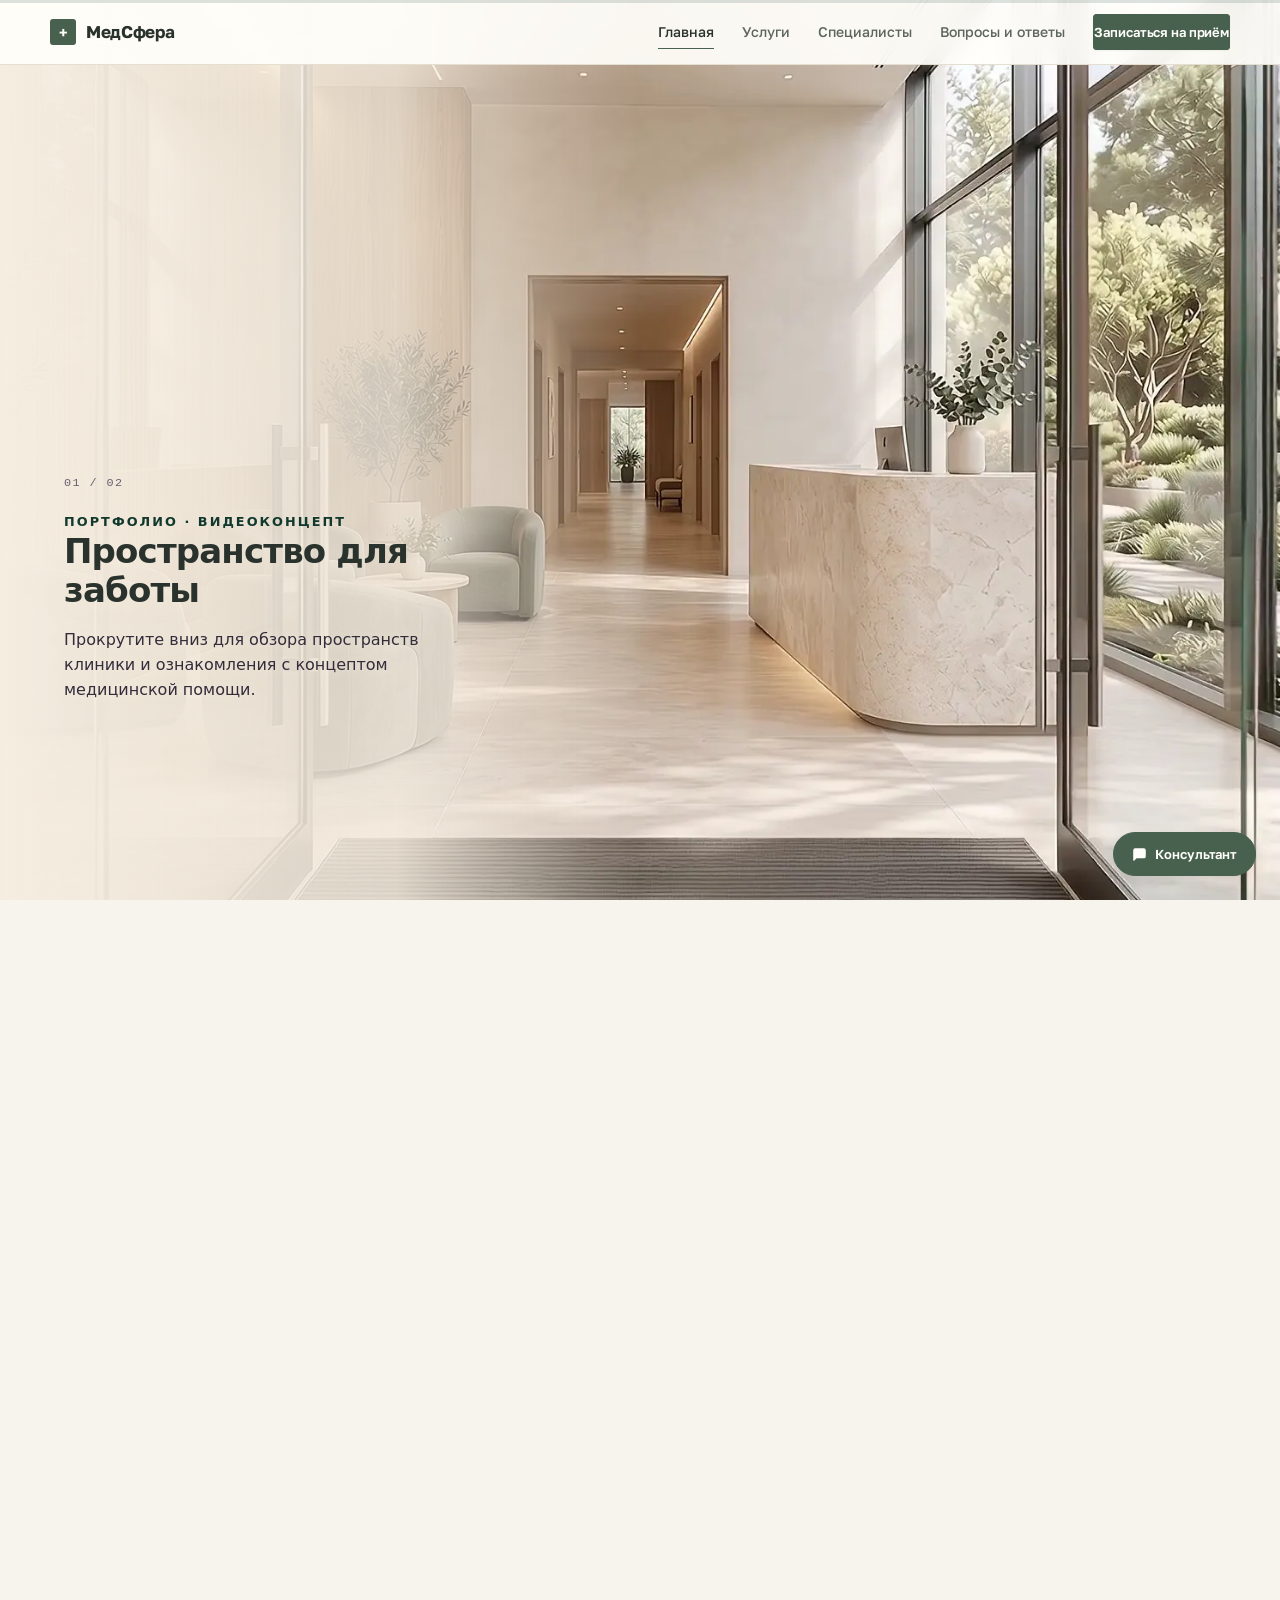
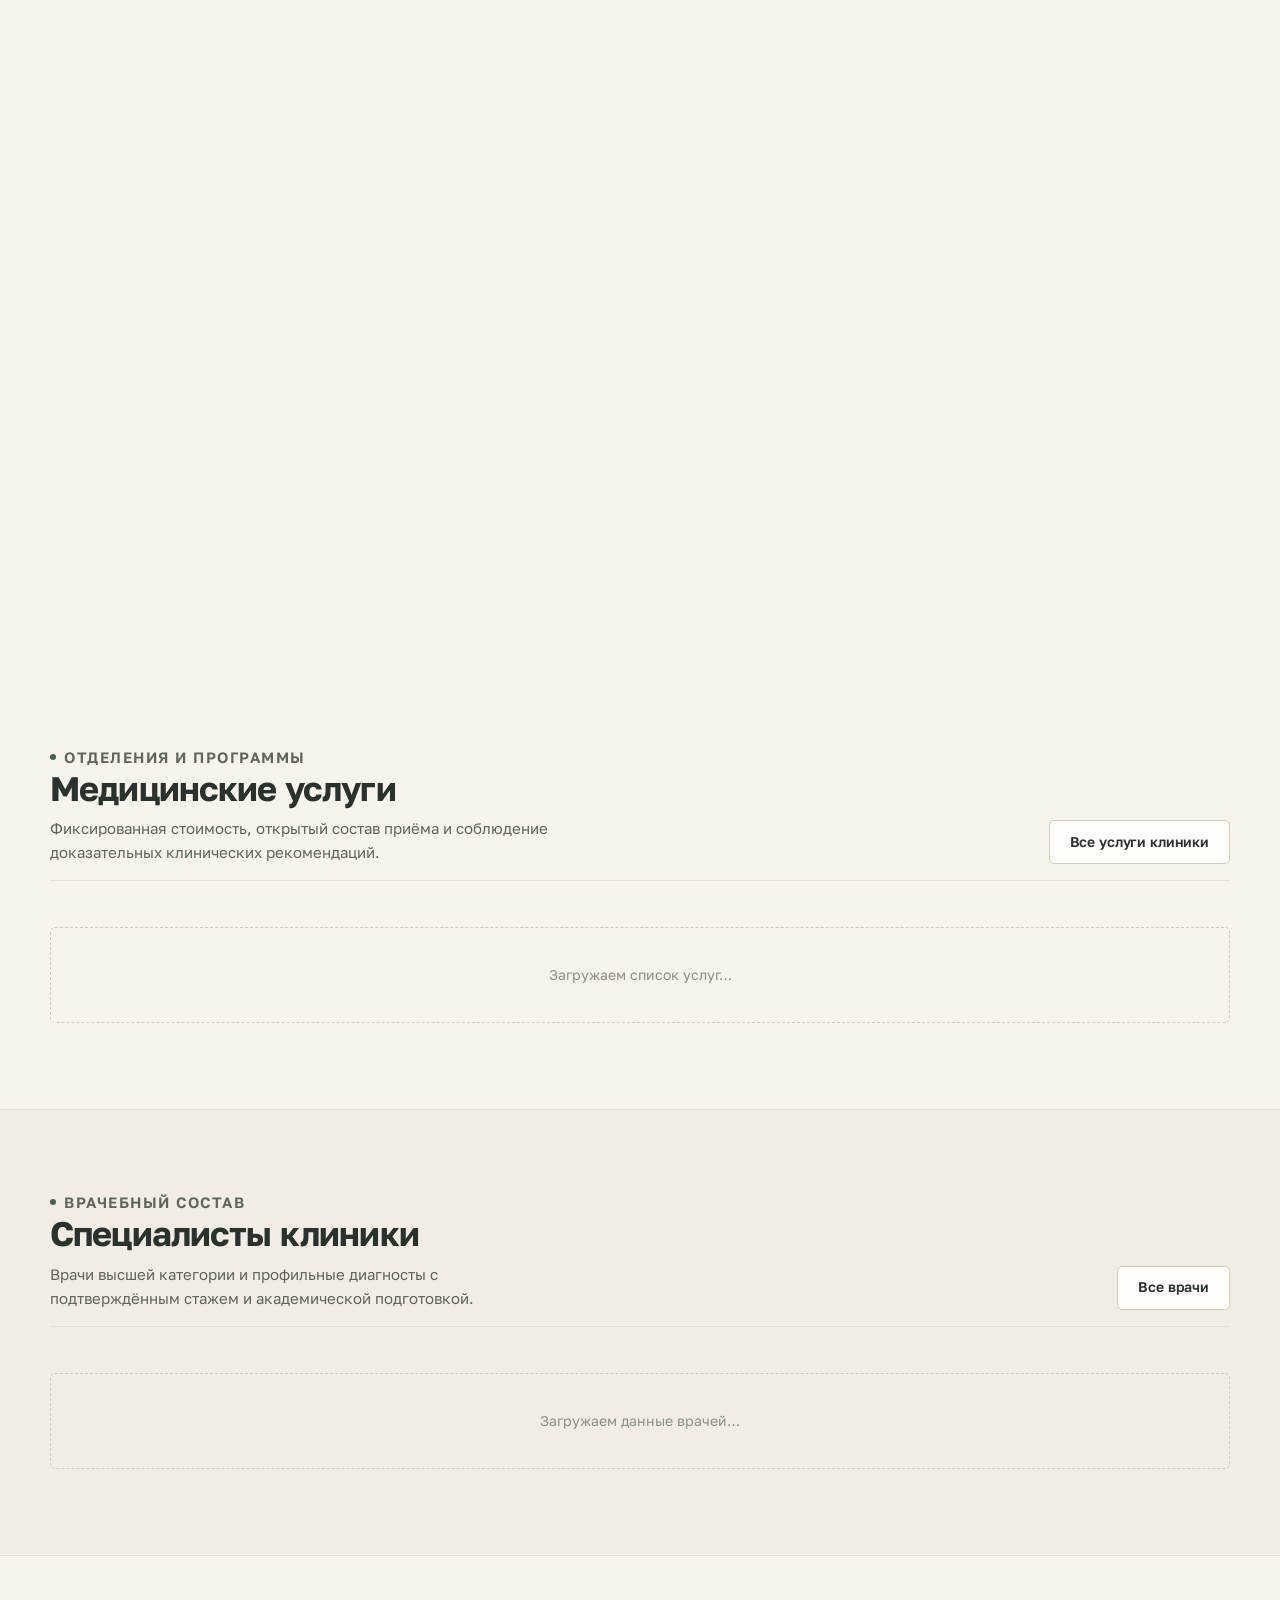
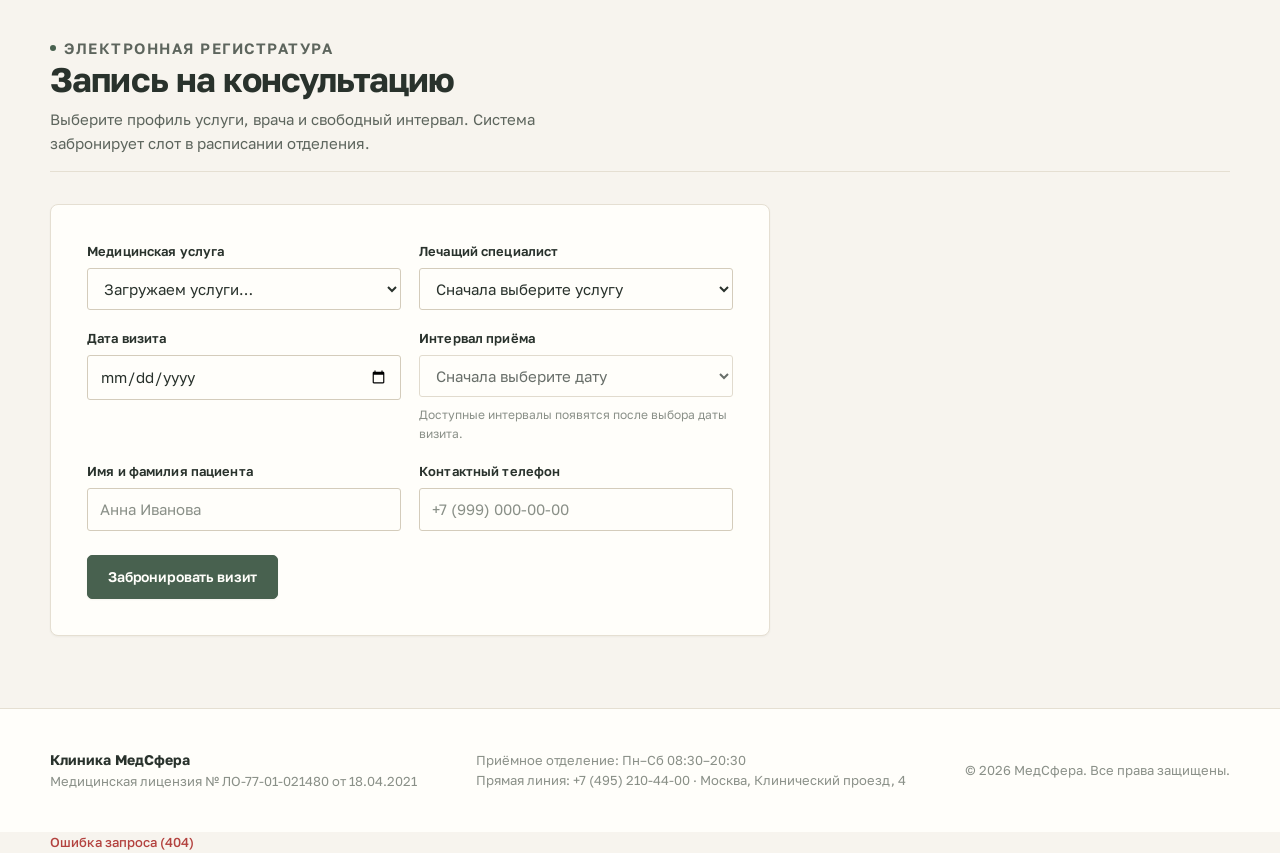
==== commit 3c67acf0: "fix: hold last video frame through shared exit fade and restore on reverse scroll" ====
--- a/frontend/index.html
+++ b/frontend/index.html
@@ -7,7 +7,7 @@
   <meta name="description" content="Клиника доказательной медицины МедСфера. Квалифицированные врачи, прозрачные протоколы лечения и онлайн-запись.">
   <link rel="stylesheet" href="css/fonts.css?v=light1">
   <link rel="stylesheet" href="css/style.css?v=light1">
-  <link rel="stylesheet" href="css/world.css?v=flow2">
+  <link rel="stylesheet" href="css/world.css?v=wide1">
 </head>
 <body data-page="index">
   <header class="site-header">
@@ -147,8 +147,8 @@
 
   <script src="js/config.js"></script>
   <script src="js/api.js"></script>
-  <script src="js/scrub-engine.js"></script>
-  <script src="js/world-init.js?v=flow2"></script>
+  <script src="js/scrub-engine.js?v=exit1"></script>
+  <script src="js/world-init.js?v=wide1"></script>
   <script src="js/app.js"></script>
   <script src="js/assistant.js"></script>
 </body>
--- a/frontend/css/world.css
+++ b/frontend/css/world.css
@@ -16,15 +16,15 @@
   display: none !important;
 }
 
-/* ── Desktop Scoped Portrait Media & Left Copy ( > 860px ) ──────────── */
+/* Landscape desktop footage; portrait sources remain mobile-only. */
 @media (min-width: 861px) {
   .sw-scene__video,
   .sw-scene__still {
-    left: 50% !important;
+    left: 0 !important;
     right: 0 !important;
-    width: 50% !important;
+    width: 100% !important;
     height: 100% !important;
-    object-fit: contain !important;
+    object-fit: cover !important;
     object-position: center !important;
   }
 
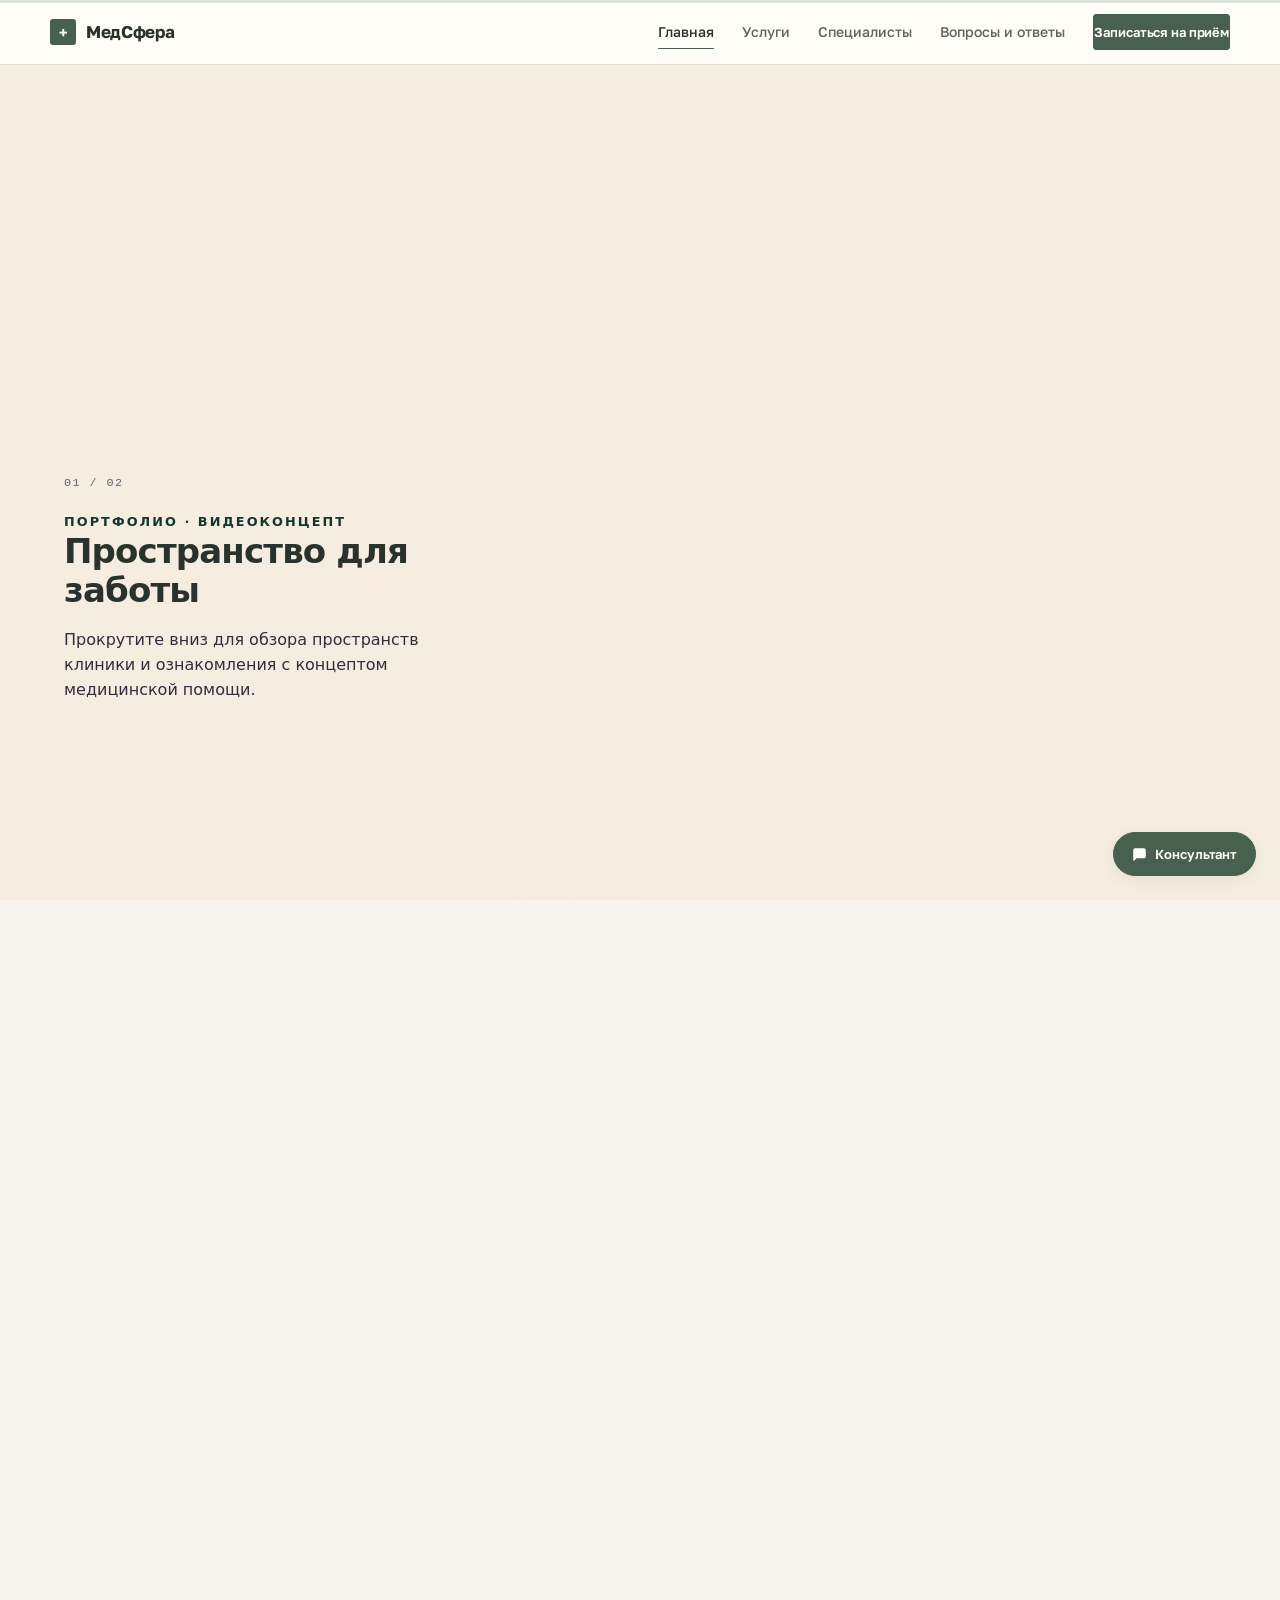
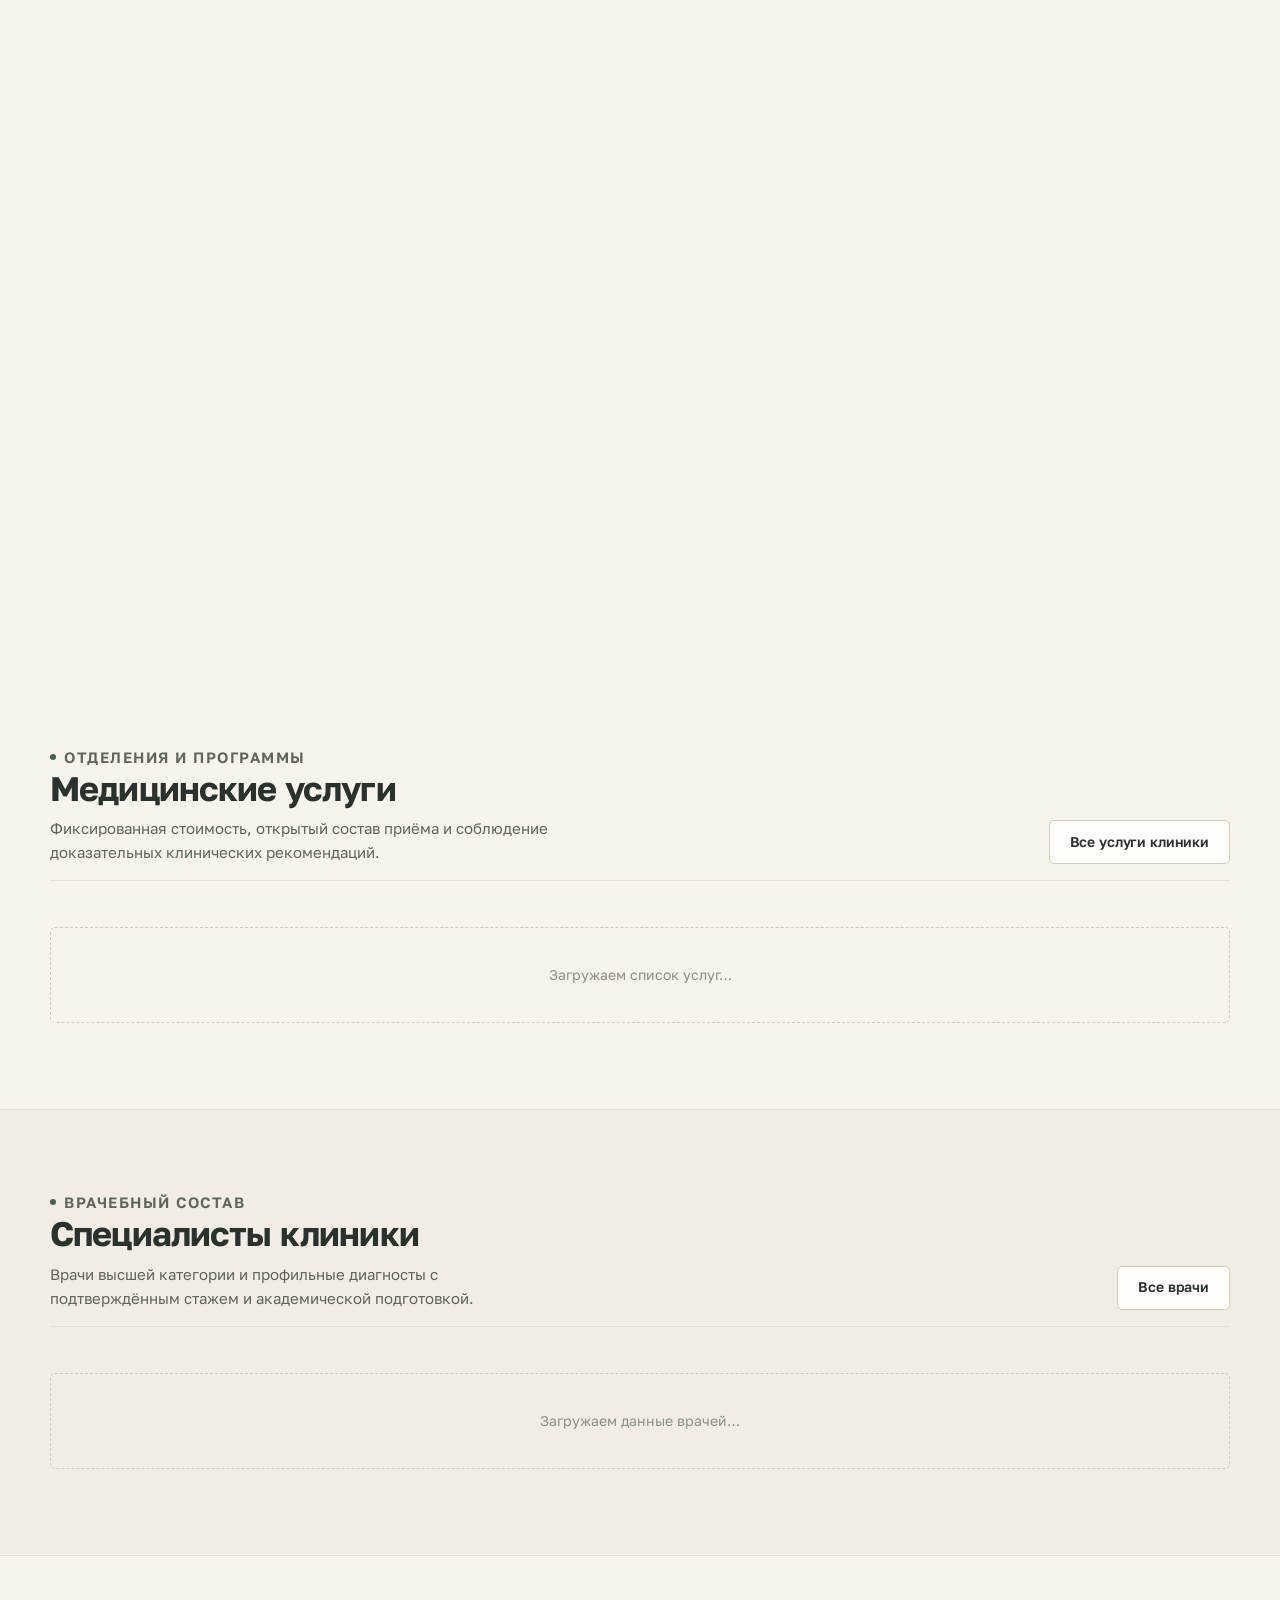
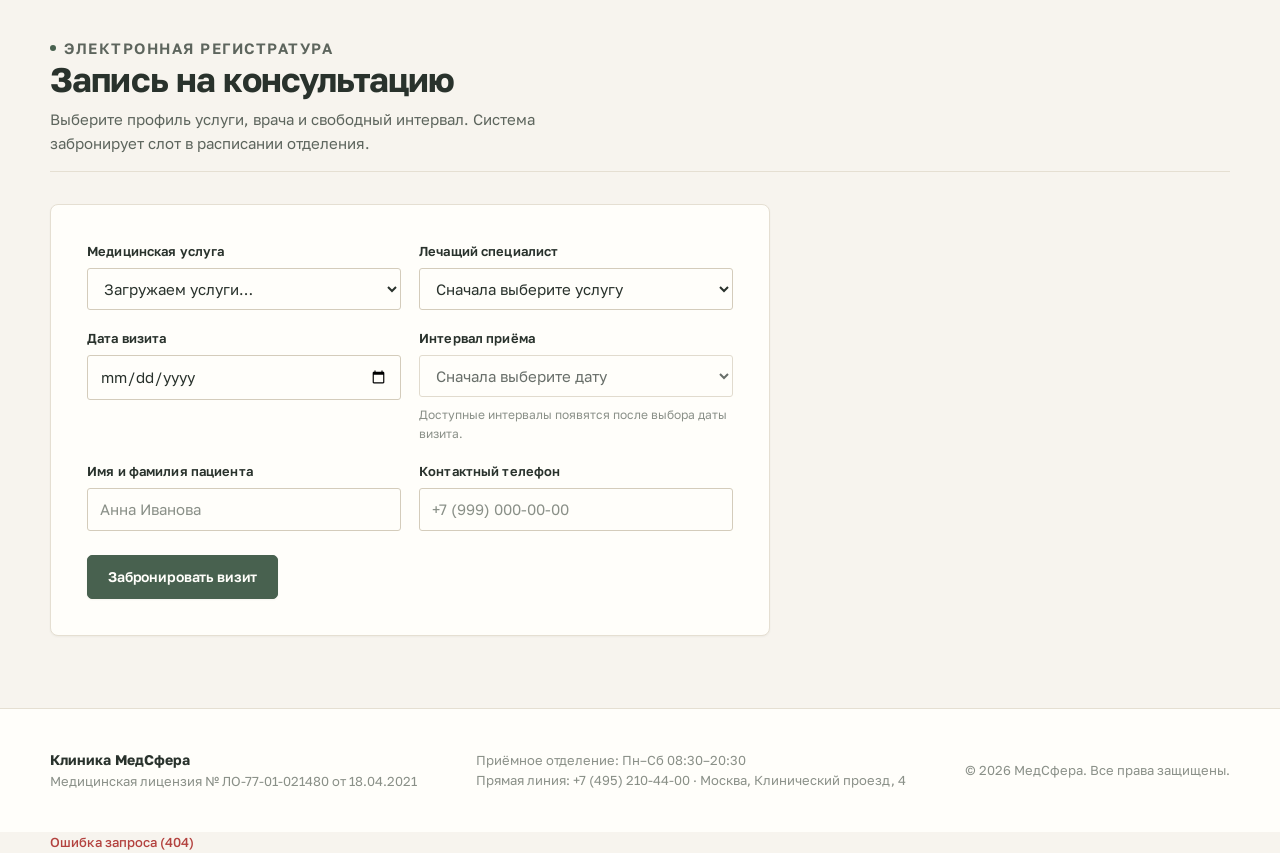
==== commit a9dbd632: "fix(mobile): robust touch scrubbing, persistent iOS priming, and seeking watchdog" ====
--- a/frontend/index.html
+++ b/frontend/index.html
@@ -7,7 +7,7 @@
   <meta name="description" content="Клиника доказательной медицины МедСфера. Квалифицированные врачи, прозрачные протоколы лечения и онлайн-запись.">
   <link rel="stylesheet" href="css/fonts.css?v=light1">
   <link rel="stylesheet" href="css/style.css?v=light1">
-  <link rel="stylesheet" href="css/world.css?v=wide1">
+  <link rel="stylesheet" href="css/world.css?v=cta1">
 </head>
 <body data-page="index">
   <header class="site-header">
@@ -147,8 +147,8 @@
 
   <script src="js/config.js"></script>
   <script src="js/api.js"></script>
-  <script src="js/scrub-engine.js?v=exit1"></script>
-  <script src="js/world-init.js?v=wide1"></script>
+  <script src="js/scrub-engine.js?v=mobfix3"></script>
+  <script src="js/world-init.js?v=mobfix3"></script>
   <script src="js/app.js"></script>
   <script src="js/assistant.js"></script>
 </body>
--- a/frontend/css/world.css
+++ b/frontend/css/world.css
@@ -26,6 +26,13 @@
     height: 100% !important;
     object-fit: cover !important;
     object-position: center !important;
+  }
+
+  /* Preserve the full diagnostic-room composition on non-16:9 screens. */
+  .sw-scene:last-child .sw-scene__video,
+  .sw-scene:last-child .sw-scene__still {
+    object-fit: contain !important;
+    transform: none !important;
   }
 
   .sw-copylayer::before {
@@ -141,12 +148,6 @@
     font-size: 0.85rem !important;
   }
 
-  .sw-btn--primary {
-    background: var(--accent, #48614f) !important;
-    color: #fffefa !important;
-    border-color: var(--accent, #48614f) !important;
-  }
-
   .sw-btn--ghost {
     color: var(--ink-primary, #29322c) !important;
     border-color: var(--line-strong, #d4ccbb) !important;
@@ -157,3 +158,9 @@
     display: none !important;
   }
 }
+
+.sw-btn--primary {
+  background: #48614f !important;
+  color: #fffefa !important;
+  border-color: #48614f !important;
+}
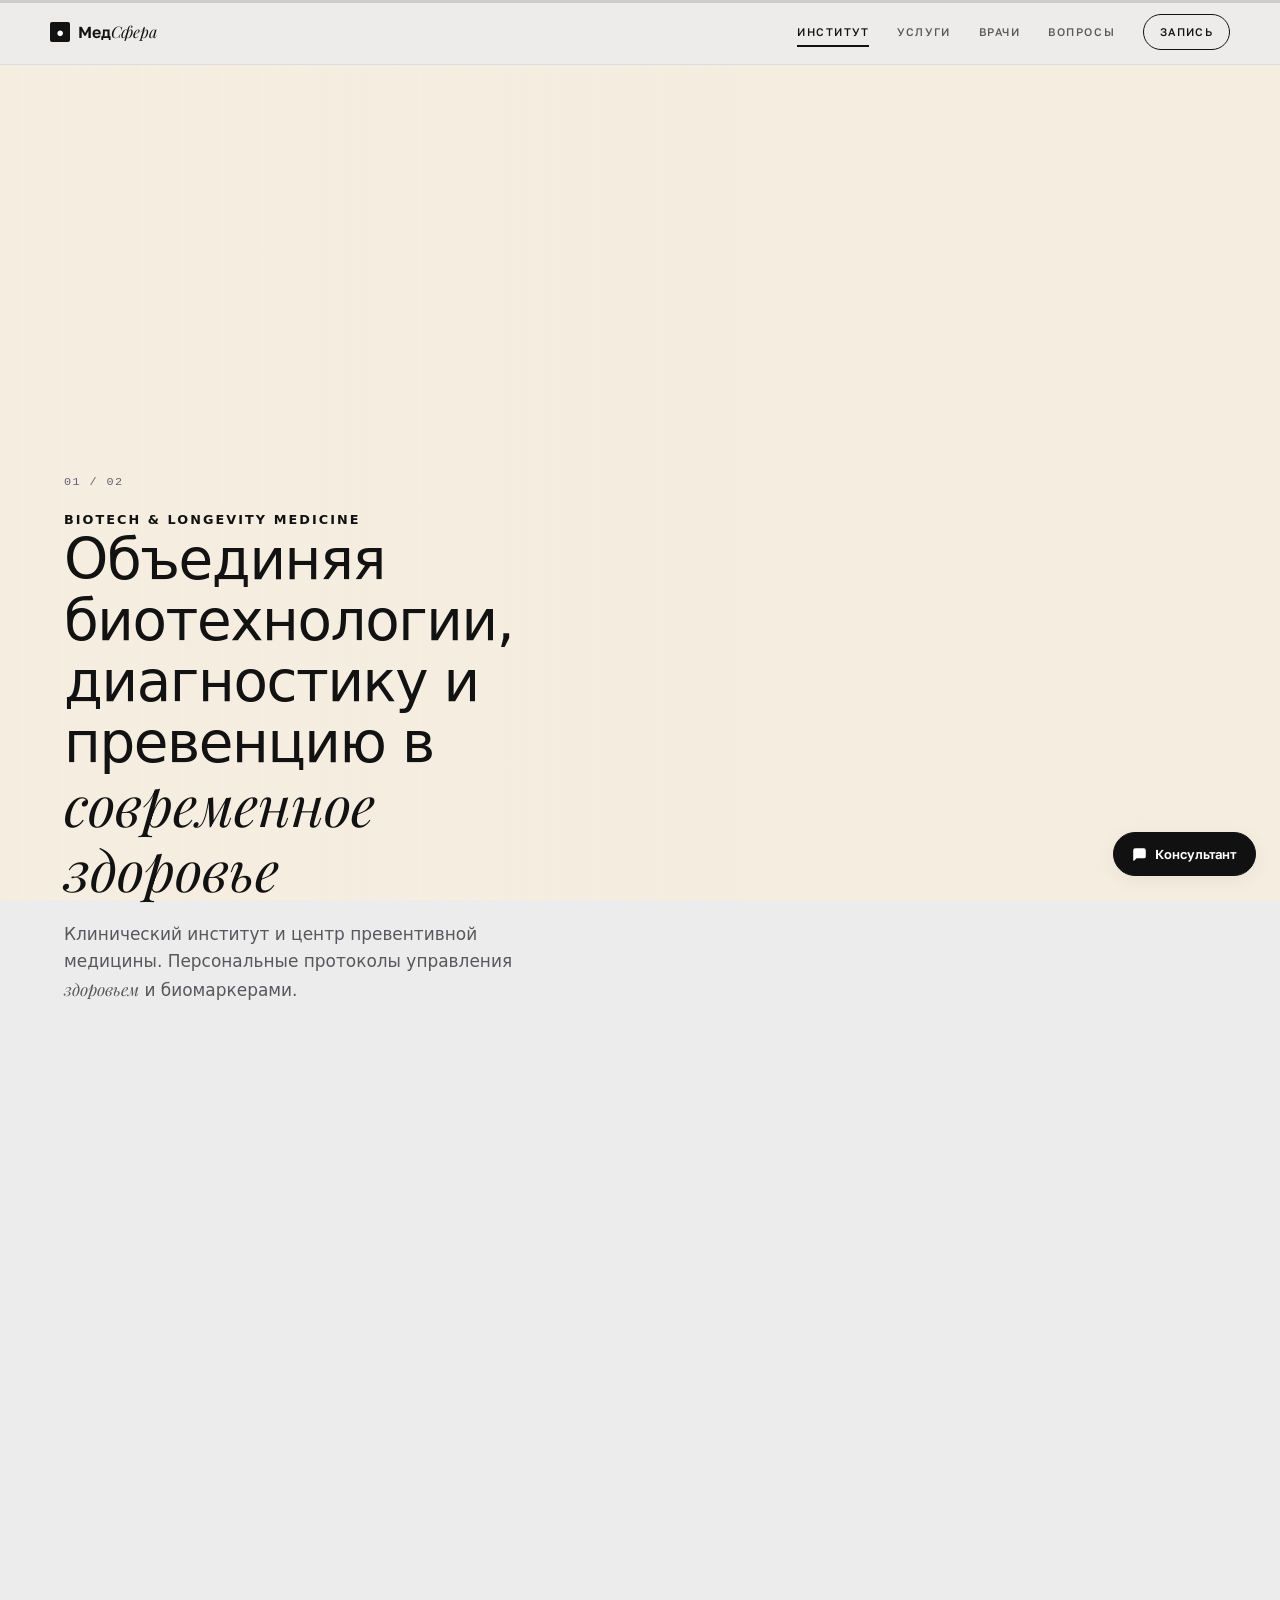
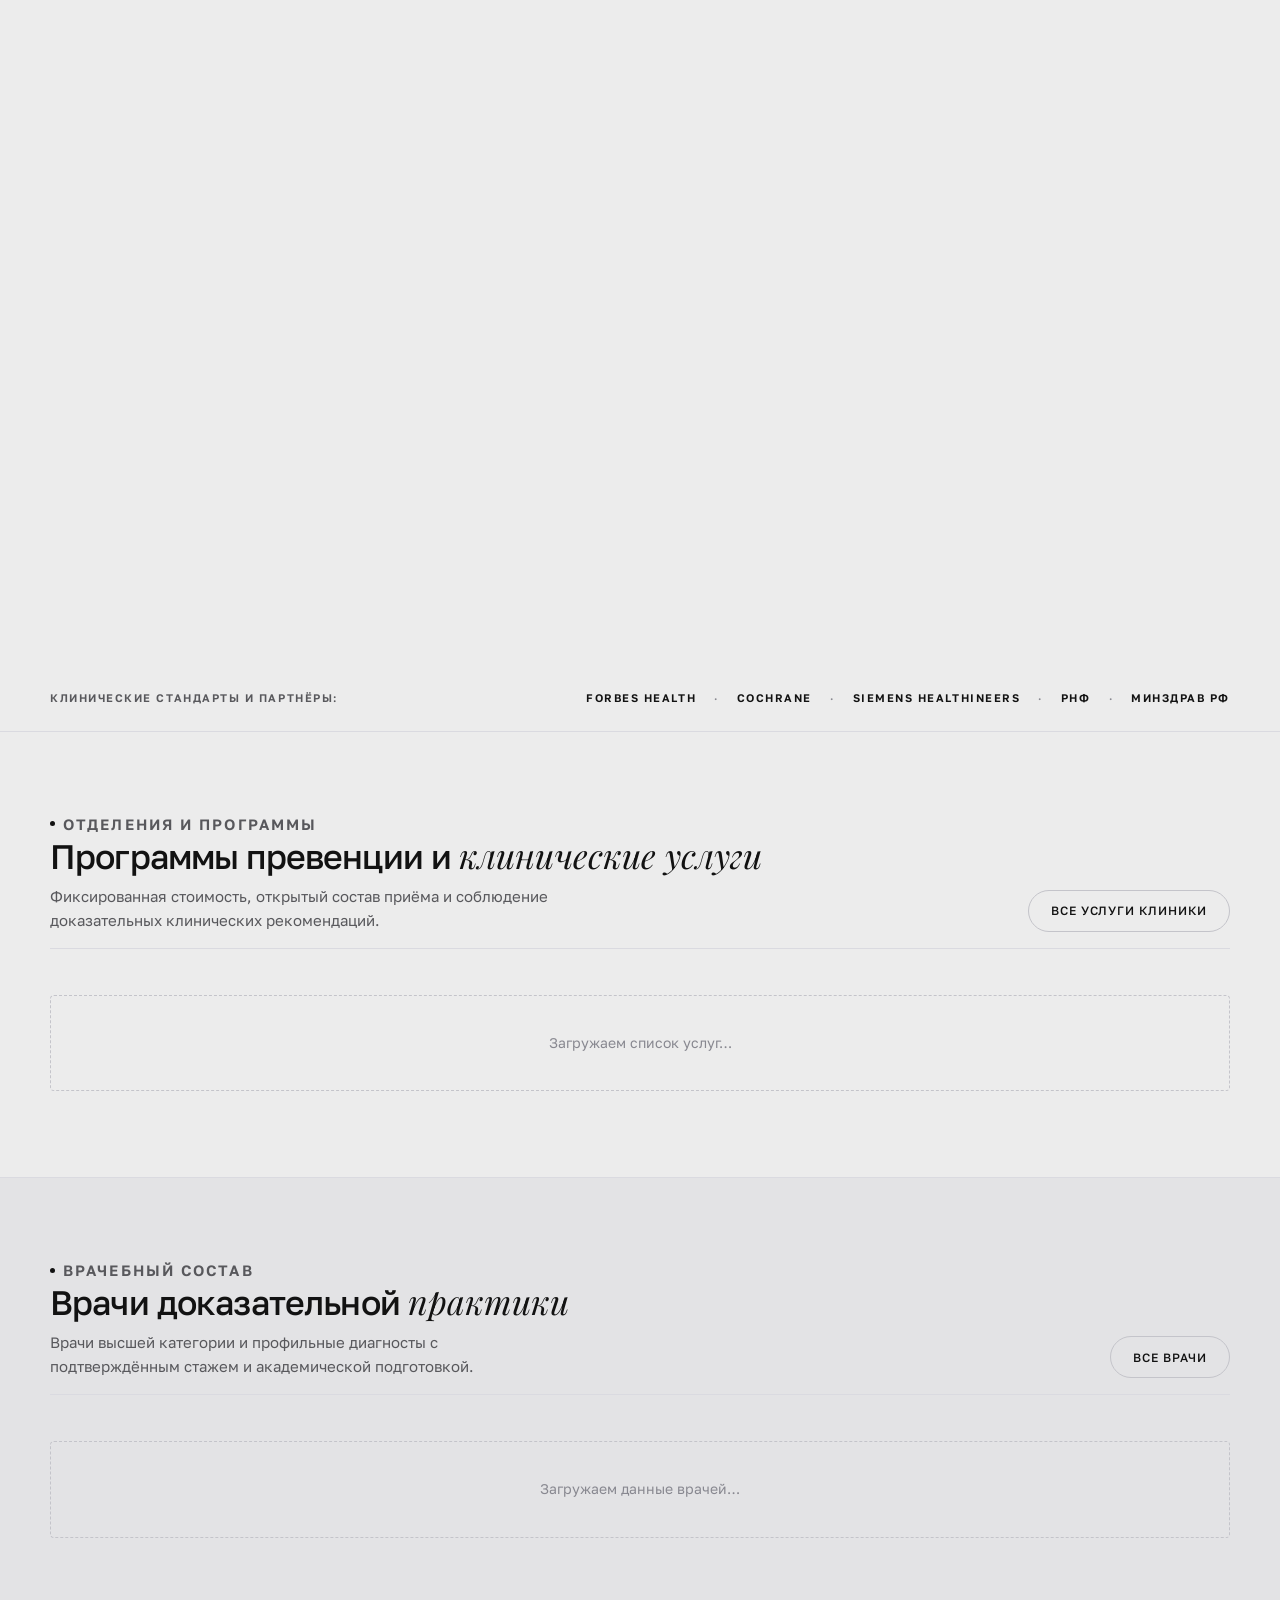
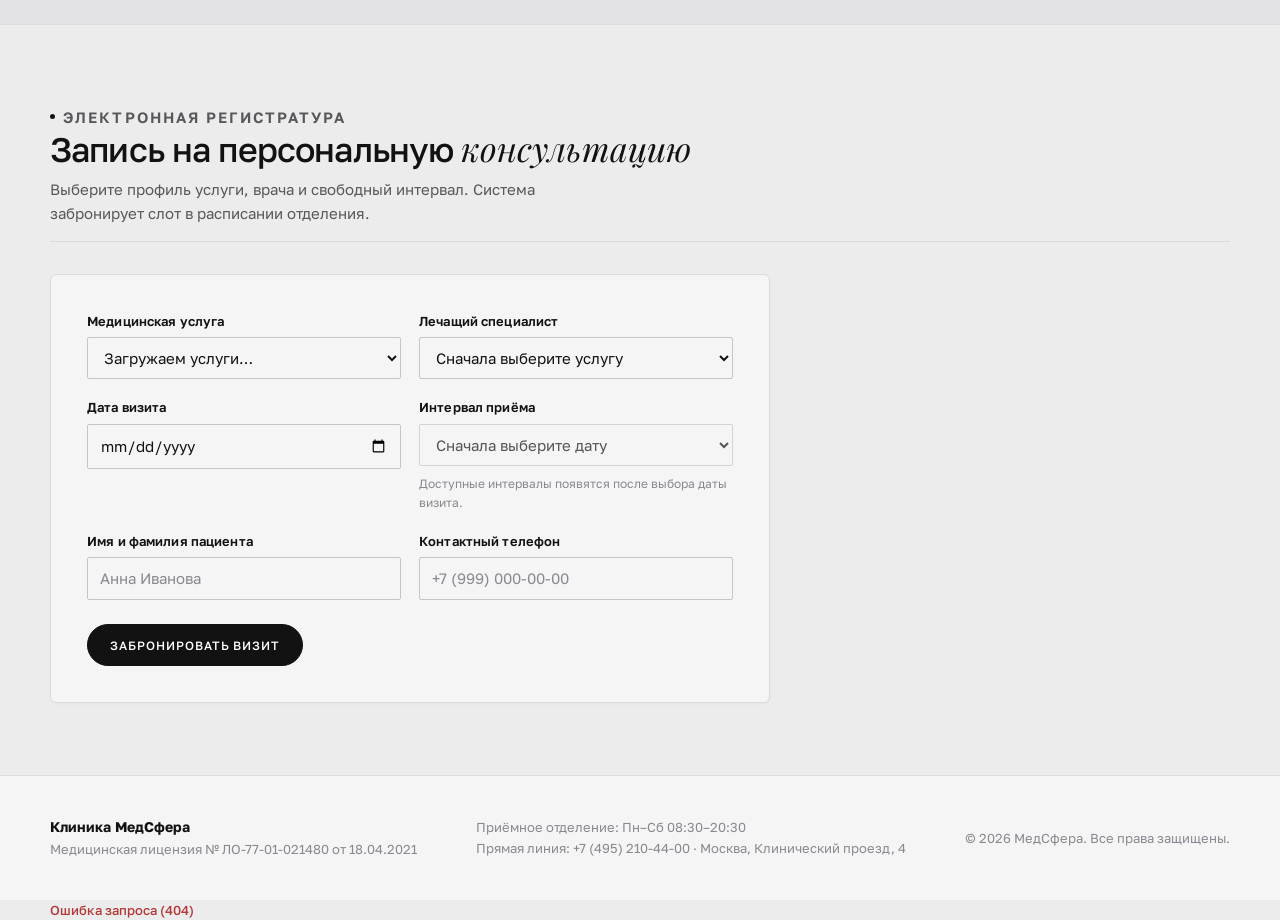
==== commit 1601a50a: "feat(design): haute couture biotech editorial redesign inspired by Garri Zmudze (studio grey, editor" ====
--- a/frontend/index.html
+++ b/frontend/index.html
@@ -5,26 +5,26 @@
   <meta name="viewport" content="width=device-width, initial-scale=1, viewport-fit=cover">
   <title>МедСфера — Клиника доказательной медицины</title>
   <meta name="description" content="Клиника доказательной медицины МедСфера. Квалифицированные врачи, прозрачные протоколы лечения и онлайн-запись.">
-  <link rel="stylesheet" href="css/fonts.css?v=light1">
-  <link rel="stylesheet" href="css/style.css?v=light1">
-  <link rel="stylesheet" href="css/world.css?v=cta1">
+  <link rel="stylesheet" href="css/fonts.css?v=editorial1">
+  <link rel="stylesheet" href="css/style.css?v=editorial1">
+  <link rel="stylesheet" href="css/world.css?v=editorial1">
 </head>
 <body data-page="index">
   <header class="site-header">
     <div class="container header-inner">
       <a class="brand" href="index.html">
-        <span class="brand-mark">+</span>
-        <span>МедСфера</span>
+        <span class="brand-mark">●</span>
+        <span>Мед<em>Сфера</em></span>
       </a>
       <button class="menu-button" data-menu-button aria-expanded="false" aria-label="Открыть меню">
         <svg width="18" height="18" viewBox="0 0 24 24" fill="none" stroke="currentColor" stroke-width="2" stroke-linecap="round" stroke-linejoin="round" aria-hidden="true"><line x1="3" y1="12" x2="21" y2="12"></line><line x1="3" y1="6" x2="21" y2="6"></line><line x1="3" y1="18" x2="21" y2="18"></line></svg>
       </button>
       <nav class="nav" data-nav aria-label="Основная навигация">
-        <a aria-current="page" href="index.html">Главная</a>
+        <a aria-current="page" href="index.html">Институт</a>
         <a href="services.html">Услуги</a>
-        <a href="doctors.html">Специалисты</a>
-        <a href="faq.html">Вопросы и ответы</a>
-        <a class="button button-small" href="#appointment">Записаться на приём</a>
+        <a href="doctors.html">Врачи</a>
+        <a href="faq.html">Вопросы</a>
+        <a class="button button-small" href="#appointment">Запись</a>
       </nav>
     </div>
   </header>
@@ -34,12 +34,29 @@
       <div id="world"></div>
     </section>
 
+    <section class="partners-strip" aria-label="Клинические стандарты и партнёры">
+      <div class="container partners-inner">
+        <span class="partners-label">Клинические стандарты и партнёры:</span>
+        <div class="partners-list">
+          <span>FORBES HEALTH</span>
+          <span class="partners-dot">·</span>
+          <span>COCHRANE</span>
+          <span class="partners-dot">·</span>
+          <span>SIEMENS HEALTHINEERS</span>
+          <span class="partners-dot">·</span>
+          <span>РНФ</span>
+          <span class="partners-dot">·</span>
+          <span>МИНЗДРАВ РФ</span>
+        </div>
+      </div>
+    </section>
+
     <section class="section" id="services">
       <div class="container">
         <div class="section-heading">
           <div>
             <p class="eyebrow">Отделения и программы</p>
-            <h2>Медицинские услуги</h2>
+            <h2>Программы превенции и <em>клинические услуги</em></h2>
             <p>Фиксированная стоимость, открытый состав приёма и соблюдение доказательных клинических рекомендаций.</p>
           </div>
           <a href="services.html" class="button button-secondary">Все услуги клиники</a>
@@ -55,7 +72,7 @@
         <div class="section-heading">
           <div>
             <p class="eyebrow">Врачебный состав</p>
-            <h2>Специалисты клиники</h2>
+            <h2>Врачи доказательной <em>практики</em></h2>
             <p>Врачи высшей категории и профильные диагносты с подтверждённым стажем и академической подготовкой.</p>
           </div>
           <a href="doctors.html" class="button button-secondary">Все врачи</a>
@@ -71,7 +88,7 @@
         <div class="section-heading">
           <div>
             <p class="eyebrow">Электронная регистратура</p>
-            <h2>Запись на консультацию</h2>
+            <h2>Запись на персональную <em>консультацию</em></h2>
             <p>Выберите профиль услуги, врача и свободный интервал. Система забронирует слот в расписании отделения.</p>
           </div>
         </div>
--- a/frontend/css/fonts.css
+++ b/frontend/css/fonts.css
@@ -1,3 +1,5 @@
+@import url('https://fonts.googleapis.com/css2?family=Playfair+Display:ital,wght@1,400;1,500;1,600&family=Cormorant+Garamond:ital,wght@1,400;1,500;1,600&display=swap');
+
 @font-face {
   font-family: 'Golos Text';
   font-style: normal;
--- a/frontend/css/style.css
+++ b/frontend/css/style.css
@@ -1,59 +1,60 @@
 /* ═══════════════════════════════════════════════════════════════════════
-   МедСфера · Warm Editorial Light Design System
-   Palette derived from the clinic video assets (warm ivory, oak, sage)
+   МедСфера · High-End Biotech & Longevity Editorial Design System
+   Inspired by Garri Zmudze: Studio Grey, Clean Grotesque + Editorial Serif Italic
    ═══════════════════════════════════════════════════════════════════════ */
 
 :root {
-  /* Surfaces & Canvas */
-  --bg-page: #f7f4ee;
-  --bg-surface: #fffefa;
-  --bg-subtle: #f1ede4;
-  --bg-muted: #e9e4d8;
+  /* Surfaces & Canvas — Pale Studio Grey */
+  --bg-page: #ECECEC;
+  --bg-surface: #F5F5F5;
+  --bg-subtle: #E3E3E5;
+  --bg-muted: #D8D8DC;
 
   /* Typography & Ink */
-  --ink-primary: #29322c;
-  --ink-secondary: #5d655d;
-  --ink-tertiary: #8a9088;
-  --ink-inverse: #fffefa;
-
-  /* Brand / Clinical Accent (Sage) */
-  --accent: #48614f;
-  --accent-hover: #3a4e3f;
-  --accent-subtle: rgba(72, 97, 79, 0.08);
-  --accent-line: rgba(72, 97, 79, 0.3);
+  --ink-primary: #121212;
+  --ink-secondary: #58585C;
+  --ink-tertiary: #888890;
+  --ink-inverse: #FFFFFF;
+
+  /* Brand / Clinical Accent (Monochrome Luxury) */
+  --accent: #111111;
+  --accent-hover: #2B2B2B;
+  --accent-subtle: rgba(18, 18, 18, 0.05);
+  --accent-line: rgba(18, 18, 18, 0.16);
 
   /* Structural Hairlines */
-  --line: #e5dfd2;
-  --line-strong: #d4ccbb;
+  --line: #DADAE0;
+  --line-strong: #C4C4CA;
 
   /* Functional & Status */
-  --danger: #b3423f;
-  --danger-subtle: rgba(179, 66, 63, 0.08);
-  --danger-line: rgba(179, 66, 63, 0.3);
-  --success: #3d6b4f;
-  --success-subtle: rgba(61, 107, 79, 0.1);
-  --success-line: rgba(61, 107, 79, 0.3);
+  --danger: #B33939;
+  --danger-subtle: rgba(179, 57, 57, 0.08);
+  --danger-line: rgba(179, 57, 57, 0.25);
+  --success: #2E6B4D;
+  --success-subtle: rgba(46, 107, 77, 0.08);
+  --success-line: rgba(46, 107, 77, 0.25);
 
   /* Radii */
-  --radius-xs: 3px;
-  --radius-sm: 5px;
-  --radius-md: 8px;
+  --radius-xs: 2px;
+  --radius-sm: 4px;
+  --radius-md: 6px;
   --radius-pill: 999px;
 
   /* Elevation */
-  --shadow-sm: 0 1px 2px rgba(60, 52, 38, 0.05);
-  --shadow-md: 0 4px 16px rgba(60, 52, 38, 0.07);
-  --shadow-pop: 0 16px 36px rgba(60, 52, 38, 0.14);
+  --shadow-sm: 0 1px 3px rgba(0, 0, 0, 0.03);
+  --shadow-md: 0 4px 20px rgba(0, 0, 0, 0.05);
+  --shadow-pop: 0 16px 40px rgba(0, 0, 0, 0.08);
 
   /* Typography */
   --font-sans: 'Golos Text', -apple-system, BlinkMacSystemFont, 'Segoe UI', Roboto, sans-serif;
+  --font-serif-italic: 'Playfair Display', 'Cormorant Garamond', Georgia, serif;
   --font-mono: ui-monospace, 'SF Mono', Menlo, Consolas, monospace;
 
   /* scroll-world theme override */
-  --sw-bg: #f7f4ee;
-  --sw-ink: #29322c;
-  --sw-ink-soft: #5d655d;
-  --sw-accent: #48614f;
+  --sw-bg: #ECECEC;
+  --sw-ink: #121212;
+  --sw-ink-soft: #58585C;
+  --sw-accent: #111111;
   --sw-font-display: 'Golos Text', -apple-system, BlinkMacSystemFont, sans-serif;
   --sw-font-body: 'Golos Text', -apple-system, BlinkMacSystemFont, sans-serif;
 }
@@ -74,7 +75,7 @@
   color: var(--ink-primary);
   background-color: var(--bg-page);
   font-family: var(--font-sans);
-  font-size: 16px;
+  font-size: 15px;
   line-height: 1.6;
 }
 
@@ -110,9 +111,9 @@
   position: sticky;
   top: 0;
   z-index: 40;
-  background: rgba(255, 254, 250, 0.92);
-  backdrop-filter: blur(12px);
-  -webkit-backdrop-filter: blur(12px);
+  background: rgba(236, 236, 236, 0.92);
+  backdrop-filter: blur(16px);
+  -webkit-backdrop-filter: blur(16px);
   border-bottom: 1px solid var(--line);
 }
 
@@ -127,23 +128,29 @@
 .brand {
   display: inline-flex;
   align-items: center;
-  gap: 10px;
-  font-weight: 700;
-  font-size: 17px;
-  letter-spacing: -0.02em;
-  color: var(--ink-primary);
+  gap: 8px;
+  font-weight: 600;
+  font-size: 16px;
+  letter-spacing: -0.01em;
+  color: var(--ink-primary);
+}
+
+.brand em {
+  font-family: var(--font-serif-italic);
+  font-style: italic;
+  font-weight: 400;
 }
 
 .brand-mark {
-  width: 26px;
-  height: 26px;
+  width: 20px;
+  height: 20px;
   display: grid;
   place-items: center;
-  background: var(--accent);
-  color: var(--ink-inverse);
+  background: var(--ink-primary);
+  color: #FFFFFF;
   border-radius: var(--radius-xs);
-  font-size: 15px;
-  font-weight: 600;
+  font-size: 13px;
+  font-weight: 700;
   line-height: 1;
 }
 
@@ -151,14 +158,17 @@
   display: flex;
   align-items: center;
   gap: 28px;
-  font-size: 14px;
+  font-size: 11px;
   font-weight: 500;
+  letter-spacing: 0.14em;
+  text-transform: uppercase;
   color: var(--ink-secondary);
 }
 
 .nav a {
   position: relative;
   padding: 4px 0;
+  transition: color 0.15s ease;
 }
 
 .nav a:hover,
@@ -173,7 +183,24 @@
   left: 0;
   right: 0;
   height: 1.5px;
-  background: var(--accent);
+  background: var(--ink-primary);
+}
+
+.nav .button-small {
+  padding: 6px 16px;
+  font-size: 11px;
+  letter-spacing: 0.12em;
+  text-transform: uppercase;
+  border: 1px solid var(--ink-primary);
+  background: transparent;
+  color: var(--ink-primary);
+  border-radius: var(--radius-pill);
+  transition: all 0.2s ease;
+}
+
+.nav .button-small:hover {
+  background: var(--ink-primary);
+  color: #FFFFFF;
 }
 
 .menu-button {
@@ -193,7 +220,16 @@
   color: var(--ink-primary);
   letter-spacing: -0.025em;
   line-height: 1.15;
-  font-weight: 700;
+  font-weight: 500;
+}
+
+h1 em, h2 em, h3 em, h4 em,
+h1 i, h2 i, h3 i, h4 i,
+.serif-italic {
+  font-family: var(--font-serif-italic);
+  font-style: italic;
+  font-weight: 400;
+  letter-spacing: normal;
 }
 
 h1 {
@@ -219,18 +255,58 @@
   margin: 0 0 12px;
   font-size: 11px;
   font-weight: 600;
-  letter-spacing: 0.1em;
+  letter-spacing: 0.14em;
   text-transform: uppercase;
-  color: var(--accent);
+  color: var(--ink-secondary);
 }
 
 .eyebrow::before {
   content: "";
   display: inline-block;
-  width: 6px;
-  height: 6px;
-  background: var(--accent);
+  width: 5px;
+  height: 5px;
+  background: var(--ink-primary);
   border-radius: 50%;
+}
+
+/* ── Partners & Accreditation Strip (Featured in) ──────────────── */
+.partners-strip {
+  padding: 24px 0;
+  border-bottom: 1px solid var(--line);
+  background: var(--bg-page);
+}
+
+.partners-inner {
+  display: flex;
+  flex-wrap: wrap;
+  align-items: center;
+  justify-content: space-between;
+  gap: 16px;
+}
+
+.partners-label {
+  font-size: 11px;
+  letter-spacing: 0.14em;
+  text-transform: uppercase;
+  font-weight: 600;
+  color: var(--ink-secondary);
+}
+
+.partners-list {
+  display: flex;
+  flex-wrap: wrap;
+  align-items: center;
+  gap: 18px;
+  font-size: 11px;
+  letter-spacing: 0.14em;
+  text-transform: uppercase;
+  font-weight: 600;
+  color: var(--ink-primary);
+}
+
+.partners-dot {
+  color: var(--ink-tertiary);
+  user-select: none;
 }
 
 /* ── Buttons ───────────────────────────────────────────────────── */
@@ -239,22 +315,24 @@
   align-items: center;
   justify-content: center;
   gap: 8px;
-  min-height: 44px;
-  padding: 8px 20px;
-  border: 1px solid var(--accent);
-  border-radius: var(--radius-sm);
-  background: var(--accent);
-  color: var(--ink-inverse);
-  font-size: 14px;
-  font-weight: 600;
-  letter-spacing: -0.01em;
+  min-height: 42px;
+  padding: 8px 22px;
+  border: 1px solid var(--ink-primary);
+  border-radius: var(--radius-pill);
+  background: var(--ink-primary);
+  color: #FFFFFF;
+  font-size: 12px;
+  font-weight: 500;
+  letter-spacing: 0.08em;
+  text-transform: uppercase;
   transition: background 0.15s ease, border-color 0.15s ease, transform 0.1s ease;
-  box-shadow: var(--shadow-sm);
+  box-shadow: none;
 }
 
 .button:hover {
   background: var(--accent-hover);
   border-color: var(--accent-hover);
+  color: #FFFFFF;
 }
 
 .button:active {
@@ -262,15 +340,15 @@
 }
 
 .button-secondary {
-  background: var(--bg-surface);
+  background: transparent;
   color: var(--ink-primary);
   border-color: var(--line-strong);
   box-shadow: none;
 }
 
 .button-secondary:hover {
-  background: var(--bg-subtle);
-  border-color: var(--accent);
+  background: rgba(18, 18, 18, 0.04);
+  border-color: var(--ink-primary);
   color: var(--ink-primary);
 }
 
@@ -395,7 +473,7 @@
   flex: 0 0 60px;
   width: 60px;
   height: 60px;
-  border-radius: var(--radius-sm);
+  border-radius: var(--radius-pill);
   background: var(--bg-subtle);
   border: 1px solid var(--line);
   display: grid;
--- a/frontend/css/world.css
+++ b/frontend/css/world.css
@@ -1,5 +1,6 @@
 /* ═══════════════════════════════════════════════════════════════════════
-   scroll-world · Warm Editorial Overrides
+   scroll-world · High-End Biotech & Longevity Editorial Overrides
+   Inspired by Garri Zmudze: Studio Grey, Clean Grotesque + Editorial Serif Italic
    ═══════════════════════════════════════════════════════════════════════ */
 
 /* Integration with Site Header */
@@ -36,8 +37,8 @@
   }
 
   .sw-copylayer::before {
-    width: 50% !important;
-    background: linear-gradient(90deg, var(--sw-bg) 0%, color-mix(in srgb, var(--sw-bg) 82%, transparent) 62%, transparent 100%) !important;
+    width: 58% !important;
+    background: linear-gradient(90deg, var(--sw-bg, #ECECEC) 0%, color-mix(in srgb, var(--sw-bg, #ECECEC) 88%, transparent) 55%, transparent 100%) !important;
   }
 
   .sw-copy {
@@ -45,6 +46,32 @@
     box-shadow: none !important;
     backdrop-filter: none !important;
     -webkit-backdrop-filter: none !important;
+    max-width: 540px !important;
+  }
+
+  .sw-copy__title {
+    font-size: clamp(2.4rem, 4.4vw, 3.8rem) !important;
+    font-weight: 500 !important;
+    line-height: 1.08 !important;
+    letter-spacing: -0.025em !important;
+    color: var(--ink-primary, #121212) !important;
+    text-shadow: none !important;
+  }
+
+  .sw-copy__title em,
+  .sw-copy__body em {
+    font-family: var(--font-serif-italic, 'Playfair Display', serif) !important;
+    font-style: italic !important;
+    font-weight: 400 !important;
+    letter-spacing: normal !important;
+  }
+
+  .sw-copy__body {
+    font-size: 1.06rem !important;
+    line-height: 1.6 !important;
+    color: var(--ink-secondary, #58585C) !important;
+    text-shadow: none !important;
+    max-width: 44ch !important;
   }
 }
 
@@ -54,8 +81,8 @@
   inset: 0;
   z-index: 40;
   pointer-events: none;
-  background: var(--bg-page, #f7f4ee);
-  color: var(--ink-primary, #29322c);
+  background: var(--bg-page, #ECECEC);
+  color: var(--ink-primary, #121212);
   display: flex;
   align-items: center;
   justify-content: center;
@@ -68,13 +95,19 @@
 
 .flow-overlay__heading {
   font-family: var(--sw-font-display, 'Golos Text', system-ui, sans-serif);
-  font-size: clamp(1.7rem, 4vw, 3rem);
-  font-weight: 700;
-  line-height: 1.18;
-  letter-spacing: -0.02em;
-  max-width: 640px;
+  font-size: clamp(2rem, 4.5vw, 3.4rem);
+  font-weight: 500;
+  line-height: 1.15;
+  letter-spacing: -0.025em;
+  max-width: 700px;
   margin: 0;
-  color: var(--ink-primary, #29322c);
+  color: var(--ink-primary, #121212);
+}
+
+.flow-overlay__heading em {
+  font-family: var(--font-serif-italic, 'Playfair Display', serif);
+  font-style: italic;
+  font-weight: 400;
 }
 
 /* ── Mobile Editorial Copy ( < 860px ) ──────────────────────────────── */
@@ -84,44 +117,55 @@
   }
 
   .sw-copy {
-    left: 16px !important;
-    right: 16px !important;
-    bottom: calc(18px + env(safe-area-inset-bottom)) !important;
+    left: 14px !important;
+    right: 14px !important;
+    bottom: calc(16px + env(safe-area-inset-bottom)) !important;
     width: auto !important;
     max-width: none !important;
-    background: rgba(255, 254, 250, 0.96) !important;
-    border: 1px solid var(--line, #e5dfd2) !important;
-    border-radius: var(--radius-md, 8px) !important;
+    background: rgba(246, 246, 246, 0.96) !important;
+    border: 1px solid var(--line, #DADAE0) !important;
+    border-radius: var(--radius-md, 6px) !important;
     padding: 16px 18px !important;
-    box-shadow: 0 12px 32px rgba(60, 52, 38, 0.16) !important;
-    backdrop-filter: none !important;
-    -webkit-backdrop-filter: none !important;
+    box-shadow: 0 10px 30px rgba(0, 0, 0, 0.06) !important;
+    backdrop-filter: blur(12px) !important;
+    -webkit-backdrop-filter: blur(12px) !important;
   }
 
   .sw-copy__num {
-    font-size: 0.7rem !important;
-    color: var(--accent, #48614f) !important;
+    font-size: 0.68rem !important;
+    color: var(--ink-tertiary, #888890) !important;
+    letter-spacing: 0.12em !important;
   }
 
   .sw-copy__eyebrow {
     margin-top: 6px !important;
     font-size: 0.68rem !important;
-    letter-spacing: 0.12em !important;
-    color: var(--accent, #48614f) !important;
+    letter-spacing: 0.14em !important;
+    font-weight: 600 !important;
+    color: var(--ink-secondary, #58585C) !important;
+    text-transform: uppercase !important;
   }
 
   .sw-copy__title {
-    font-size: 1.26rem !important;
+    font-size: 1.28rem !important;
     line-height: 1.25 !important;
     margin: 4px 0 0 !important;
-    color: var(--ink-primary, #29322c) !important;
+    font-weight: 500 !important;
+    color: var(--ink-primary, #121212) !important;
+  }
+
+  .sw-copy__title em,
+  .sw-copy__body em {
+    font-family: var(--font-serif-italic, 'Playfair Display', serif) !important;
+    font-style: italic !important;
+    font-weight: 400 !important;
   }
 
   .sw-copy__body {
-    font-size: 0.87rem !important;
+    font-size: 0.88rem !important;
     line-height: 1.45 !important;
     margin-top: 6px !important;
-    color: var(--ink-secondary, #5d655d) !important;
+    color: var(--ink-secondary, #58585C) !important;
   }
 
   .sw-copy__tags {
@@ -130,12 +174,12 @@
   }
 
   .sw-copy__tags li {
-    font-size: 0.72rem !important;
+    font-size: 0.7rem !important;
     padding: 3px 10px !important;
     border-radius: 999px !important;
-    background: var(--accent-subtle, rgba(72, 97, 79, 0.08)) !important;
-    color: var(--accent, #48614f) !important;
-    border: 1px solid var(--accent-line, rgba(72, 97, 79, 0.3)) !important;
+    background: var(--bg-surface, #F5F5F5) !important;
+    color: var(--ink-secondary, #58585C) !important;
+    border: 1px solid var(--line, #DADAE0) !important;
   }
 
   .sw-copy__cta {
@@ -145,12 +189,14 @@
 
   .sw-btn {
     padding: 10px 18px !important;
-    font-size: 0.85rem !important;
+    font-size: 0.8rem !important;
+    text-transform: uppercase !important;
+    letter-spacing: 0.08em !important;
   }
 
   .sw-btn--ghost {
-    color: var(--ink-primary, #29322c) !important;
-    border-color: var(--line-strong, #d4ccbb) !important;
+    color: var(--ink-primary, #121212) !important;
+    border-color: var(--line-strong, #C4C4CA) !important;
     background: transparent !important;
   }
 
@@ -160,7 +206,15 @@
 }
 
 .sw-btn--primary {
-  background: #48614f !important;
-  color: #fffefa !important;
-  border-color: #48614f !important;
-}
+  background: #111111 !important;
+  color: #FFFFFF !important;
+  border-color: #111111 !important;
+  border-radius: 999px !important;
+  font-weight: 500 !important;
+  letter-spacing: 0.06em !important;
+}
+
+.sw-btn--primary:hover {
+  background: #2B2B2B !important;
+  border-color: #2B2B2B !important;
+}
